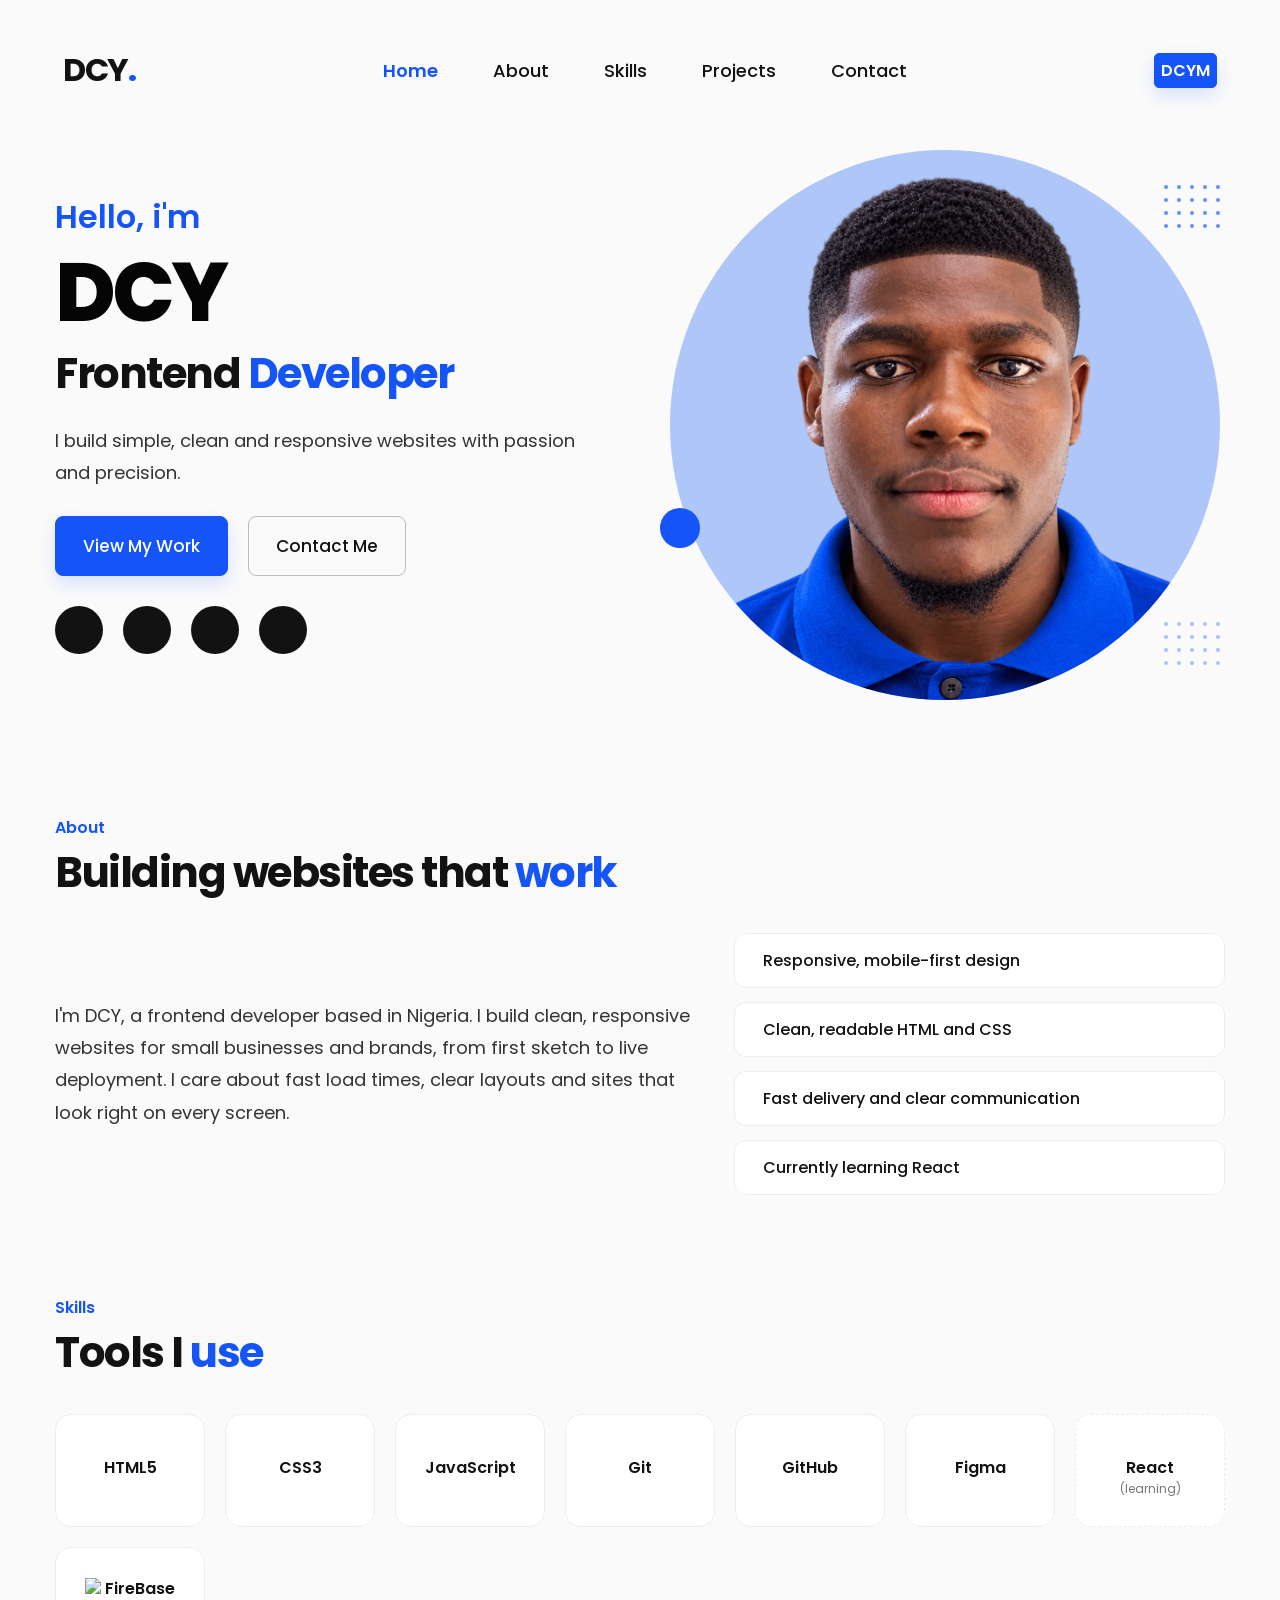
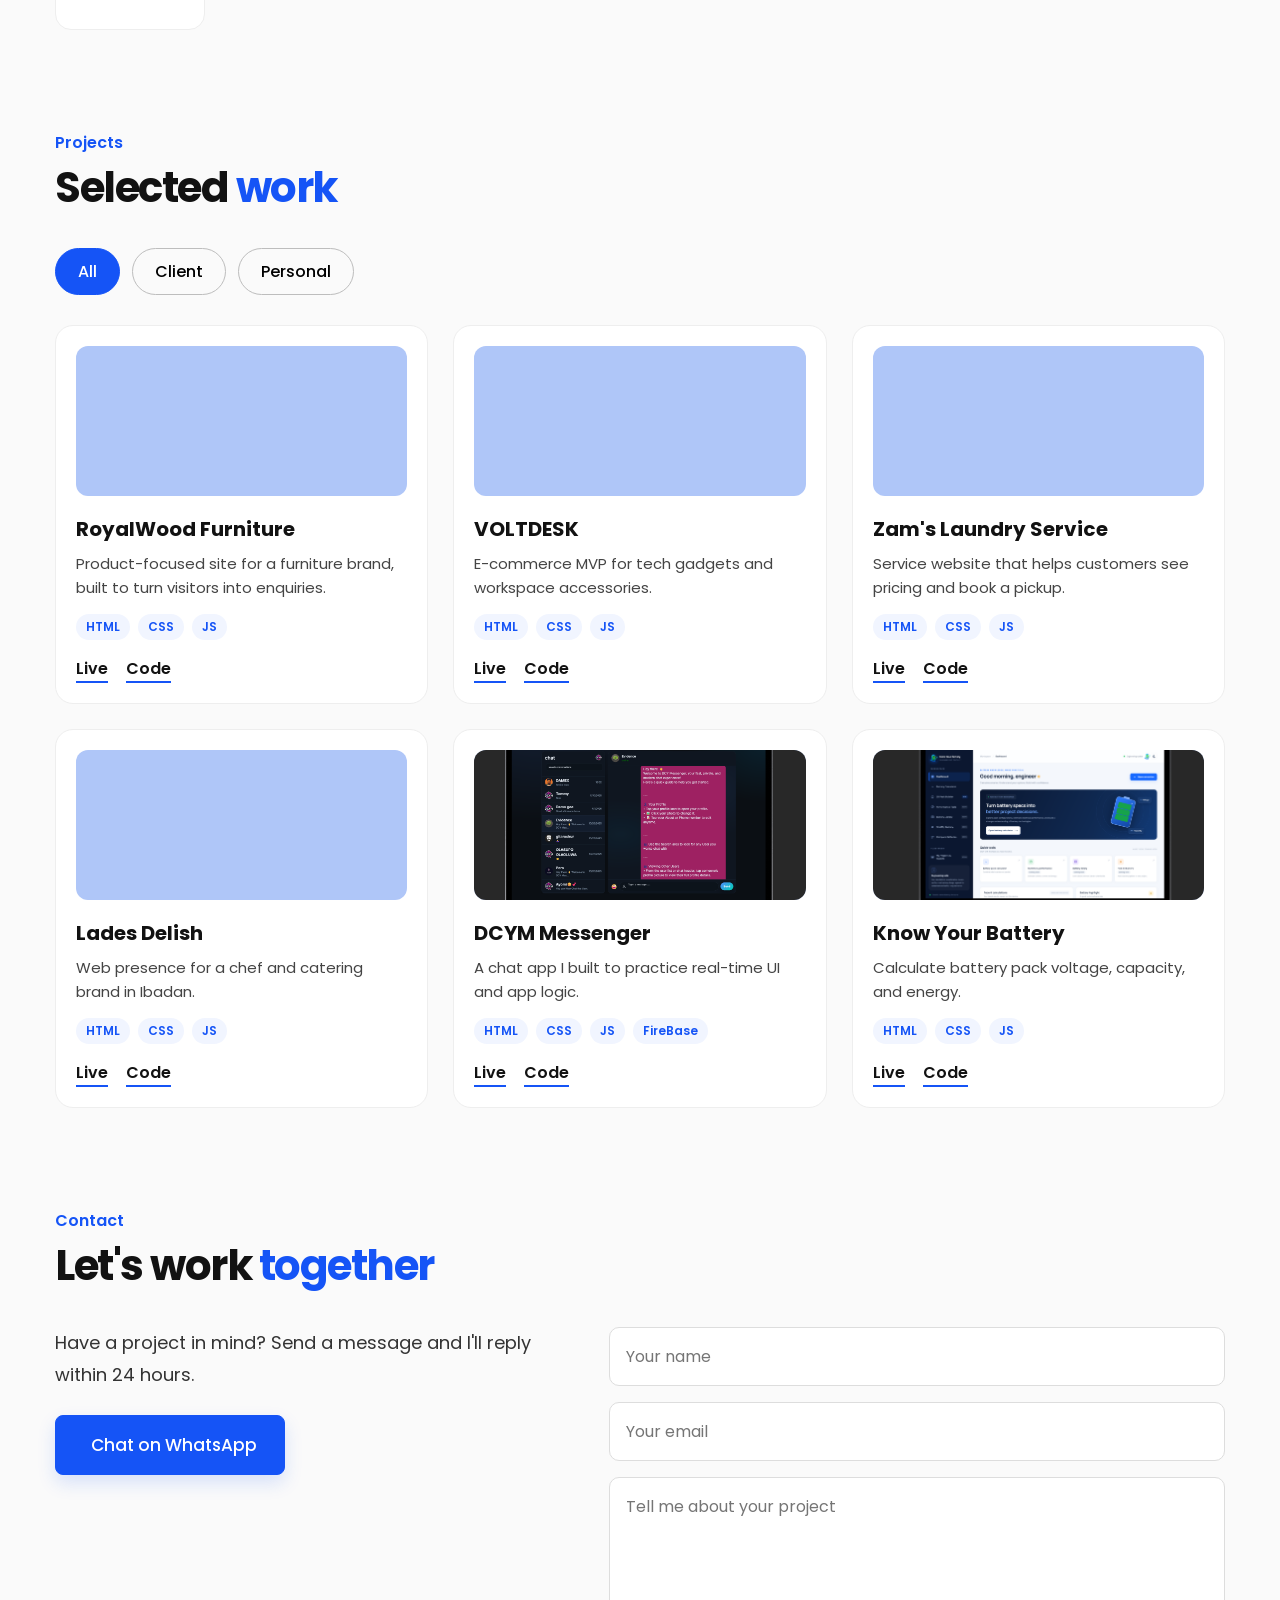
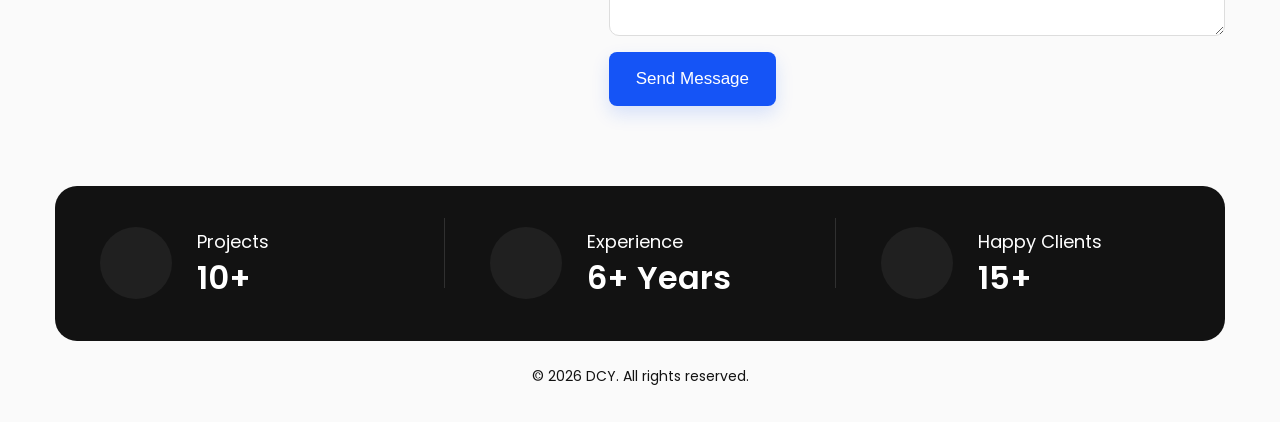
==== index.html @ 4b97ae87 "Implement feature enhancements and optimizations across the codebase" ====
<!doctype html>
<html lang="en">
  <head>
    <meta charset="UTF-8" />
    <meta name="viewport" content="width=device-width, initial-scale=1.0" />
    <title>DCY PORTFOLIO | Frontend Developer</title>
    <meta
      name="description"
      content="DCY is a web developer based in Ibadan, Nigeria, building modern, responsive websites and web applications. Explore projects and get in touch."
    />
    <meta name="robots" content="index, follow" />
    <link rel="canonical" href="https://dcyportfolio.netlify.app/" />
    <meta
      name="google-site-verification"
      content="YYkU41xMhobk158dV67632Nj5gljDpt264n9NQN4rX0"
    />

    <meta property="og:type" content="website" />
    <meta
      property="og:title"
      content="DCY — Web Developer in Ibadan, Nigeria"
    />
    <meta
      property="og:description"
      content="Explore the portfolio of DCY, a web developer in Ibadan, Nigeria, creating modern, responsive websites and web applications."
    />
    <meta property="og:url" content="https://dcyportfolio.netlify.app/" />
    <meta property="og:site_name" content="DCY Portfolio" />

    <!-- Google Font -->
    <link rel="preconnect" href="https://fonts.googleapis.com" />

    <link rel="preconnect" href="https://fonts.gstatic.com" crossorigin />

    <link
      href="https://fonts.googleapis.com/css2?family=Poppins:wght@400;500;600;700;800&display=swap"
      rel="stylesheet"
    />

    <!-- Font Awesome -->
    <link
      rel="stylesheet"
      href="https://cdnjs.cloudflare.com/ajax/libs/font-awesome/7.3.1/css/all.min.css"
      integrity="sha512-QeR2VH+lsBE5LSAe1Q5EnTBbe7XTBubt8dG93Y7gidSgdMCr8nVqKcfKAMyN96SV8KDbZVTDXChatu5G2KQGzg=="
      crossorigin="anonymous"
      referrerpolicy="no-referrer"
    />

    <!-- Favicon -->
    <link rel="icon" type="image/png" href="images/DCY%20Avater.png" />
    <link rel="apple-touch-icon" href="images/DCY%20Avater.png" />

    <link rel="stylesheet" href="style.css" />
  </head>
  <body>
    <!-- ================= NAVBAR ================= -->

    <header class="navbar">
      <div>
        <a href="#home" class="logo">DCY<span>.</span></a>
      </div>

      <nav class="nav-menu" id="navMenu">
        <a href="#home" class="active">Home</a>
        <a href="#about">About</a>
        <a href="#skills">Skills</a>
        <a href="#projects">Projects</a>
        <a href="#contact">Contact</a>
      </nav>

      <a
        href="https://dcym.netlify.app"
        class="dcym primary-btn"
        title="check out my DCY Messanger App."
        target="_blank"
        >DCYM
        <i class="fa-regular fa-comment-dots"></i>
      </a>

      <button class="hamburger" id="hamburger" aria-label="Toggle menu">
        <span></span>
        <span></span>
        <span></span>
      </button>
    </header>

    <!-- ================= HERO ================= -->

    <section class="hero" id="home">
      <div class="hero-content">
        <p class="hello">Hello, i'm</p>
        <h1>DCY</h1>
        <h2>
          Frontend
          <span>Developer</span>
        </h2>
        <p class="description">
          I build simple, clean and responsive websites with passion and
          precision.
        </p>

        <div class="buttons">
          <a href="#projects" class="btn primary-btn">View My Work</a>
          <a href="#contact" class="btn secondary-btn">Contact Me</a>
        </div>

        <div class="social-icons">
          <a
            href="https://www.tiktok.com/@dc_youtube1"
            aria-label="TikTok"
            target="_blank"
          >
            <i class="fa-brands fa-tiktok"></i>
          </a>

          <a
            href="https://www.linkedin.com/in/dc-y-1930b4281"
            target="_blank"
            aria-label="LinkedIn"
          >
            <i class="fa-brands fa-linkedin-in"></i>
          </a>

          <a
            href="https://mail.google.com/mail/?view=cm&fs=1&to=damexcodeyoruba@gmail.com&su=Project%20Inquiry&body=Hi%2C%20I%20saw%20your%20website"
            aria-label="Email"
            target="_blank"
          >
            <i class="fa-regular fa-envelope"></i>
          </a>
          <a
            href="https://www.youtube.com/@DC_YouTube2001"
            aria-label="YouTube"
            target="_blank"
          >
            <i class="fa-brands fa-youtube"></i>
          </a>
        </div>
      </div>

      <div class="hero-image-area">
        <div class="dots dots-top">
          <span></span>
          <span></span>
          <span></span>
          <span></span>
          <span></span>

          <span></span>
          <span></span>
          <span></span>
          <span></span>
          <span></span>

          <span></span>
          <span></span>
          <span></span>
          <span></span>
          <span></span>

          <span></span>
          <span></span>
          <span></span>
          <span></span>
          <span></span>
        </div>

        <div class="image-wrapper">
          <div class="blue-circle"></div>
          <img src="images/DCY Avater.png" alt="DCY Frontend Developer" />
          <div class="blue-dot"></div>
        </div>

        <div class="dots dots-bottom">
          <span></span>
          <span></span>
          <span></span>
          <span></span>
          <span></span>

          <span></span>
          <span></span>
          <span></span>
          <span></span>
          <span></span>

          <span></span>
          <span></span>
          <span></span>
          <span></span>
          <span></span>

          <span></span>
          <span></span>
          <span></span>
          <span></span>
          <span></span>
        </div>
      </div>
    </section>

    <!-- ================= ABOUT ================= -->
    <section class="section" id="about">
      <p class="section-tag">About</p>
      <h2 class="section-title">Building websites that <span>work</span></h2>
      <div class="about-grid">
        <p>
          I'm DCY, a frontend developer based in Nigeria. I build clean,
          responsive websites for small businesses and brands, from first sketch
          to live deployment. I care about fast load times, clear layouts and
          sites that look right on every screen.
        </p>
        <ul class="about-points">
          <li>
            <i class="fa-solid fa-check"></i> Responsive, mobile-first design
          </li>
          <li>
            <i class="fa-solid fa-check"></i> Clean, readable HTML and CSS
          </li>
          <li>
            <i class="fa-solid fa-check"></i> Fast delivery and clear
            communication
          </li>
          <li><i class="fa-solid fa-check"></i> Currently learning React</li>
        </ul>
      </div>
    </section>

    <!-- ================= SKILLS ================= -->
    <section class="section" id="skills">
      <p class="section-tag">Skills</p>
      <h2 class="section-title">Tools I <span>use</span></h2>
      <div class="skills-grid">
        <div class="skill-card">
          <i class="fa-brands fa-html5"></i><span>HTML5</span>
        </div>
        <div class="skill-card">
          <i class="fa-brands fa-css3-alt"></i><span>CSS3</span>
        </div>
        <div class="skill-card">
          <i class="fa-brands fa-js"></i><span>JavaScript</span>
        </div>
        <div class="skill-card">
          <i class="fa-brands fa-git-alt"></i><span>Git</span>
        </div>
        <div class="skill-card">
          <i class="fa-brands fa-github"></i><span>GitHub</span>
        </div>
        <div class="skill-card">
          <i class="fa-brands fa-figma"></i><span>Figma</span>
        </div>
        <div class="skill-card learning">
          <i class="fa-brands fa-react"></i
          ><span>React <small>(learning)</small></span>
        </div>
        <div class="skill-card">
          <img
            src="https://www.gstatic.com/mobilesdk/240501_mobilesdk/firebase_28dp.png"
          />
          <span>FireBase</span>
        </div>
      </div>
    </section>

    <!-- ================= PROJECTS ================= -->
    <section class="section" id="projects">
      <p class="section-tag">Projects</p>
      <h2 class="section-title">Selected <span>work</span></h2>
      <div class="filters">
        <button class="filter-btn active" data-filter="all">All</button>
        <button class="filter-btn" data-filter="client">Client</button>
        <button class="filter-btn" data-filter="personal">Personal</button>
      </div>
      <div class="projects-grid">
        <article class="project-card" data-category="client">
          <div class="project-thumb">
            <i class="fa-solid fa-couch"></i>
            <img
              src="images/royalwood.webp"
              alt="RoyalWood Furniture website preview"
              loading="lazy"
              onerror="this.remove()"
            />
          </div>
          <h3>RoyalWood Furniture</h3>
          <p>
            Product-focused site for a furniture brand, built to turn visitors
            into enquiries.
          </p>
          <div class="tags">
            <span>HTML</span><span>CSS</span><span>JS</span>
          </div>
          <div class="project-links">
            <a href="#" target="_blank">Live</a>
            <a href="#" target="_blank">Code</a>
          </div>
        </article>

        <article class="project-card" data-category="client">
          <div class="project-thumb">
            <i class="fa-solid fa-bolt"></i>
            <img
              src="images/voltdesk.webp"
              alt="VOLTDESK website preview"
              loading="lazy"
              onerror="this.remove()"
            />
          </div>
          <h3>VOLTDESK</h3>
          <p>E-commerce MVP for tech gadgets and workspace accessories.</p>
          <div class="tags">
            <span>HTML</span><span>CSS</span><span>JS</span>
          </div>
          <div class="project-links">
            <a href="#" target="_blank">Live</a>
            <a href="#" target="_blank">Code</a>
          </div>
        </article>

        <article class="project-card" data-category="client">
          <div class="project-thumb">
            <i class="fa-solid fa-shirt"></i>
            <img
              src="images/zams-laundry.webp"
              alt="Zam's Laundry Service website preview"
              loading="lazy"
              onerror="this.remove()"
            />
          </div>
          <h3>Zam's Laundry Service</h3>
          <p>
            Service website that helps customers see pricing and book a pickup.
          </p>
          <div class="tags">
            <span>HTML</span><span>CSS</span><span>JS</span>
          </div>
          <div class="project-links">
            <a href="#" target="_blank">Live</a>
            <a href="#" target="_blank">Code</a>
          </div>
        </article>

        <article class="project-card" data-category="client">
          <div class="project-thumb">
            <i class="fa-solid fa-utensils"></i>
            <img
              src="images/lades-delish.webp"
              alt="Lades Delish website preview"
              loading="lazy"
              onerror="this.remove()"
            />
          </div>
          <h3>Lades Delish</h3>
          <p>Web presence for a chef and catering brand in Ibadan.</p>
          <div class="tags">
            <span>HTML</span><span>CSS</span><span>JS</span>
          </div>
          <div class="project-links">
            <a href="#" target="_blank">Live</a>
            <a href="#" target="_blank">Code</a>
          </div>
        </article>

        <article class="project-card" data-category="personal">
          <div class="project-thumb">
            <i class="fa-regular fa-comment-dots"></i>
            <img
              src="images/dcym.png"
              alt="DCYM Messenger website preview"
              loading="lazy"
              onerror="this.remove()"
            />
          </div>
          <h3>DCYM Messenger</h3>
          <p>A chat app I built to practice real-time UI and app logic.</p>
          <div class="tags">
            <span>HTML</span><span>CSS</span><span>JS</span><span>FireBase</span>
          </div>
          <div class="project-links">
            <a href="https://dcym.netlify.app" target="_blank">Live</a>
            <a href="https://github.com/Damex-web" target="_blank">Code</a>
          </div>
        </article>

        <article class="project-card" data-category="personal">
          <div class="project-thumb">
            <i class="fa-solid fa-battery"></i>
            <img
              src="images/knowyourbattery.png"
              alt="PROJECT NAME website preview"
              loading="lazy"
              onerror="this.remove()"
            />
          </div>
          <h3>Know Your Battery</h3>
          <p>Calculate battery pack voltage, capacity, and energy.</p>
          <div class="tags">
            <span>HTML</span><span>CSS</span><span>JS</span>
          </div>
          <div class="project-links">
            <a href="https://knowyourbattery.netlify.app" target="_blank"
              >Live</a
            >
            <a
              href="https://github.com/Damex-web/know-your-battery"
              target="_blank"
              >Code</a
            >
          </div>
        </article>
      </div>
    </section>

    <!-- ================= CONTACT ================= -->
    <section class="section" id="contact">
      <p class="section-tag">Contact</p>
      <h2 class="section-title">Let's work <span>together</span></h2>
      <div class="contact-grid">
        <div class="contact-info">
          <p>
            Have a project in mind? Send a message and I'll reply within 24
            hours.
          </p>
          <a
            class="btn primary-btn"
            target="_blank"
            href="https://wa.me/2347054543604?text=Hi%20I%20came%20from%20your%20website"
            ><i class="fa-brands fa-whatsapp"></i>&nbsp; Chat on WhatsApp</a
          >
        </div>
        <form
          class="contact-form"
          name="contact"
          method="POST"
          data-netlify="true"
        >
          <input type="hidden" name="form-name" value="contact" />
          <input type="text" name="name" placeholder="Your name" required />
          <input type="email" name="email" placeholder="Your email" required />
          <textarea
            name="message"
            rows="5"
            placeholder="Tell me about your project"
            required
          ></textarea>
          <button type="submit" class="btn primary-btn">Send Message</button>
        </form>
      </div>
    </section>

    <!-- ================= STATISTICS ================= -->

    <section class="statistics">
      <div class="stat-item">
        <div class="stat-icon">
          <i class="fa-solid fa-code"></i>
        </div>
        <div class="stat-text">
          <p>Projects</p>
          <h3>10+</h3>
        </div>
      </div>

      <div class="divider"></div>

      <div class="stat-item">
        <div class="stat-icon">
          <i class="fa-solid fa-rocket"></i>
        </div>
        <div class="stat-text">
          <p>Experience</p>
          <h3>6+ Years</h3>
        </div>
      </div>

      <div class="divider"></div>

      <div class="stat-item">
        <div class="stat-icon">
          <i class="fa-solid fa-user"></i>
        </div>
        <div class="stat-text">
          <p>Happy Clients</p>
          <h3>15+</h3>
        </div>
      </div>
    </section>

    <!-- ================= FOOTER ================= -->

    <footer>
      <p>&copy; 2026 DCY. All rights reserved.</p>
    </footer>

    <script src="script.js"></script>
  </body>
</html>
---- style.css ----
* {
  margin: 0;
  padding: 0;
  box-sizing: border-box;
}

html {
  scroll-behavior: smooth;
}

body {
  position: relative;
  font-family: "Poppins", sans-serif;
  min-height: 100vh;
  color: #121212;
  width: 100%;
  max-width: 1300px;
  margin: 0 auto;
  background: #fafafa;
  padding: 35px 55px;
}

/* ============ NAVBAR =========== */

.navbar {
  position: sticky;
  top: 0;
  z-index: 1000;
  background: rgba(250, 250, 250, 0.92);
  backdrop-filter: blur(8px);
  transition: box-shadow 0.3s ease;
  width: 100%;
  height: 70px;
  display: flex;
  align-items: center;
  justify-content: space-between;
  padding: 8px;
}

/* LOGO */
.logo {
  text-decoration: none;
  color: #121212;
  font-size: 32px;
  font-weight: 700;
  letter-spacing: -1.5px;
}
.logo span {
  color: #1554f6;
}

/* NAVIGATION */
.nav-menu {
  display: flex;
  align-items: center;
  gap: 55px;
}
.nav-menu a {
  position: relative;
  text-decoration: none;
  color: #121212;
  font-size: 18px;
  font-weight: 500;
  transition: all 0.3s ease;
}
.nav-menu a:hover {
  color: #1554f6;
  transform: translateY(-2px);
}
.nav-menu a.active {
  color: #1554f6;
  font-weight: 600;
}
.dcym {
  padding: 4px 6px;
  border-radius: 5px;
  text-decoration: none;
  font-weight: 600;
  transition: 0.3s ease;
}

.hamburger {
  display: none;
  width: 46px;
  height: 46px;
  padding: 0;
  border: 1px solid #e0e0e0;
  border-radius: 10px;
  background-color: #ffffff;
  cursor: pointer;
  align-items: center;
  justify-content: center;
  flex-direction: column;
  gap: 5px;
  transition: 0.3s ease;
}
.hamburger:hover {
  border-color: #1554f6;
}
.hamburger span {
  display: block;
  width: 22px;
  height: 2px;
  background-color: #121212;
  border-radius: 10px;
  transition: 0.3s ease;
}

/* ============ HERO ============ */
.hero {
  width: 100%;
  display: flex;
  align-items: center;
  justify-content: space-between;
  gap: 50px;
  padding-top: 35px;
  padding-bottom: 25px;
}
/* HERO CONTENT */
.hero-content {
  width: 50%;
  position: relative;
  z-index: 2;
}
.hello {
  color: #1554f6;
  font-size: 32px;
  font-weight: 600;
  line-height: 1.3;
  margin-bottom: 15px;
}
.hero-content h1 {
  font-size: 82px;
  line-height: 1;
  font-weight: 800;
  letter-spacing: -4px;
  color: #050505;
  margin-bottom: 15px;
}
.hero-content h2 {
  font-size: 42px;
  line-height: 1.2;
  font-weight: 700;
  letter-spacing: -1.5px;
  margin-bottom: 25px;
}
.hero-content h2 span {
  color: #1554f6;
}
.description {
  max-width: 530px;
  color: #333333;
  font-size: 18px;
  font-weight: 400;
  line-height: 1.8;
  margin-bottom: 27px;
}

/* BUTTONS */
.buttons {
  display: flex;
  align-items: center;
  gap: 20px;
  margin-bottom: 30px;
}
.btn {
  display: inline-flex;
  align-items: center;
  justify-content: center;
  min-height: 54px;
  padding: 16px 27px;
  border-radius: 8px;
  text-decoration: none;
  font-size: 17px;
  font-weight: 500;
  cursor: pointer;
  transition: 0.3s ease;
}
.primary-btn {
  background-color: #1554f6;
  color: #ffffff;
  border: 1px solid #1554f6;
  box-shadow: 0 8px 18px rgba(21, 84, 246, 0.15);
}
.primary-btn:hover {
  background-color: #0d47d9;
  border-color: #0d47d9;
  transform: translateY(-2px);
}
.secondary-btn {
  background-color: transparent;
  color: #121212;
  border: 1px solid #bdbdbd;
}
.secondary-btn:hover {
  background-color: #121212;
  color: #ffffff;
  border-color: #121212;
  transform: translateY(-2px);
}

/* SOCIAL ICONS */
.social-icons {
  display: flex;
  align-items: center;
  gap: 20px;
}
.social-icons a {
  width: 48px;
  height: 48px;
  display: flex;
  align-items: center;
  justify-content: center;
  border-radius: 50%;
  background-color: #121212;
  color: #ffffff;
  text-decoration: none;
  font-size: 28px;
  transition: 0.3s ease;
}

.social-icons a:hover {
  background-color: #1554f6;
  transform: translateY(-4px);
}

/* HERO IMAGE AREA */
.hero-image-area {
  width: 50%;
  min-height: 570px;
  position: relative;
  display: flex;
  align-items: center;
  justify-content: center;
}
.image-wrapper {
  position: relative;
  width: 550px;
  height: 550px;
}
.blue-circle {
  position: absolute;
  width: 100%;
  height: 100%;
  background-color: #afc6f8;
  border-radius: 50%;
  left: 0;
  top: 0;
}
.image-wrapper img {
  position: absolute;
  width: 100%;
  height: 100%;
  top: 0;
  left: 0;
  object-fit: cover;
  border-radius: 50%;
  z-index: 2;
}
.blue-dot {
  position: absolute;
  width: 40px;
  height: 40px;
  background: #1554f6;
  border-radius: 50%;
  left: -10px;
  top: 65%;
  z-index: 5;
}
.dots {
  position: absolute;
  display: grid;
  grid-template-columns: repeat(5, 4px);
  gap: 9px;
  z-index: 5;
}
.dots span {
  width: 4px;
  height: 4px;
  border-radius: 50%;
  background-color: #1554f6;
  opacity: 0.65;
}
.dots-top {
  top: 45px;
  right: 5px;
}
.dots-bottom {
  bottom: 45px;
  right: 5px;
}
.dots-bottom span {
  opacity: 0.35;
}

/* ============ STATISTICS ============ */
.statistics {
  width: 100%;
  min-height: 155px;
  background-color: #121212;
  border-radius: 22px;
  padding: 32px 45px;
  display: flex;
  justify-content: space-between;
  color: #ffffff;
}
.stat-item {
  flex: 1;
  display: flex;
  align-items: center;
  gap: 25px;
}
.stat-icon {
  flex-shrink: 0;
  width: 72px;
  height: 72px;
  border-radius: 50%;
  background-color: #202020;
  display: flex;
  align-items: center;
  justify-content: center;
  font-size: 30px;
}
.stat-text p {
  font-size: 18px;
  font-weight: 400;
  line-height: 1.4;
  margin-bottom: 5px;
}
.stat-text h3 {
  font-size: 32px;
  font-weight: 600;
  line-height: 1.2;
}
.divider {
  width: 1px;
  height: 70px;
  background-color: #303030;
  margin: 0 45px;
}

/* ============ FOOTER ============ */
footer {
  text-align: center;
  padding-top: 25px;
  padding-bottom: 0;
}
footer p {
  font-size: 14px;
  font-weight: 400;
  color: #121212;
}

/* ============ RESPONSIVENESS ============ */
/* TABLET VIEW */
@media (max-width: 1100px) {
  body {
    padding: 30px 40px;
  }
  .nav-menu {
    gap: 30px;
  }
  .hero {
    gap: 20px;
  }
  .hero-content h1 {
    font-size: 72px;
  }
  .hero-content h2 {
    font-size: 34px;
  }
  .hello {
    font-size: 27px;
  }
  .image-wrapper {
    width: 440px;
    height: 440px;
  }
  .hero-image-area {
    min-height: 500px;
  }
  .statistics {
    padding: 30px;
  }
  .stat-item {
    gap: 15px;
  }
  .divider {
    margin: 0 20px;
  }
}

/* MOBILE VIEW */
@media (max-width: 768px) {
  body {
    min-height: 100vh;
    padding: 25px 22px;
  }
  .navbar {
    height: auto;
    gap: 25px;
  }
  .logo {
    font-size: 30px;
  }
  .hamburger {
    display: flex;
  }
  .nav-menu {
    position: absolute;
    top: 74px;
    left: 0;
    right: 0;
    width: 100%;
    display: flex;
    flex-direction: column;
    align-items: stretch;
    gap: 0;
    padding: 10px;
    background-color: #ffffff;
    border-radius: 16px;
    border: 1px solid #eeeeee;
    box-shadow: 0 15px 40px rgba(0, 0, 0, 0.1);
    opacity: 0;
    visibility: hidden;
    transform: translateY(-10px);
    pointer-events: none;
    transition: all 0.25s ease;
    z-index: 999;
  }
  .nav-menu.active {
    opacity: 1;
    visibility: visible;
    transform: translateY(0);
    pointer-events: auto;
  }
  .nav-menu a {
    font-size: 15px;
    width: 100%;
    padding: 14px 16px;
    border-radius: 10px;
    font-size: 16px;
    font-weight: 500;
  }
  .nav-menu a:hover {
    background: #f1f5ff;
    color: #1554f6;
  }
  .nav-menu a.active {
    background: #f1f5ff;
    color: #1554f6;
  }

  /* HAMBURGER → X ANIMATION */
  .hamburger.active span:nth-child(1) {
    transform: translateY(7px) rotate(45deg);
  }
  .hamburger.active span:nth-child(2) {
    opacity: 0;
  }
  .hamburger.active span:nth-child(3) {
    transform: translateY(-7px) rotate(-45deg);
  }

  .hero {
    flex-direction: column;
    text-align: center;
    padding-top: 50px;
    min-height: auto;
  }
  .hero-content {
    width: 100%;
  }
  .hello {
    font-size: 25px;
  }
  .hero-content h1 {
    font-size: 65px;
    letter-spacing: -3px;
  }
  .hero-content h2 {
    font-size: 30px;
    letter-spacing: -1px;
  }
  .description {
    font-size: 16px;
    line-height: 1.7;
    max-width: 500px;
    margin-left: auto;
    margin-right: auto;
  }
  .buttons {
    justify-content: center;
    flex-wrap: wrap;
  }
  .btn {
    padding: 14px 22px;
    font-size: 15px;
  }
  .social-icons {
    justify-content: center;
  }
  .hero-image-area {
    width: 100%;
    min-height: 600px;
    margin-top: 20px;
  }
  .image-wrapper {
    width: 350px;
    height: 350px;
  }
  .blue-dot {
    width: 32px;
    height: 32px;
    left: -5px;
  }
  .dots-top {
    top: 5px;
    right: 0;
  }
  .dots-bottom {
    bottom: 0px;
    right: 0;
  }

  .statistics {
    flex-direction: column;
    min-height: auto;
    gap: 20px;
    padding: 30px 25px;
  }
  .stat-item {
    width: 100%;
    justify-content: flex-start;
  }
  .divider {
    width: 80%;
    height: 1px;
    margin: 0;
  }

  footer {
    padding-top: 25px;
  }
}

/* SMALLER MOBILE VIEW */
@media (max-width: 480px) {
  body {
    padding: 22px 18px;
  }
  .nav-menu {
    gap: 12px 17px;
  }
  .nav-menu a {
    font-size: 14px;
  }
  .hero {
    padding-top: 40px;
  }
  .hello {
    font-size: 22px;
  }
  .hero-content h1 {
    font-size: 52px;
  }
  .hero-content h2 {
    font-size: 25px;
  }
  .description {
    font-size: 15px;
  }
  .buttons {
    flex-direction: column;
    width: 100%;
  }
  .btn {
    width: 100%;
    max-width: 250px;
  }
  .image-wrapper {
    width: 290px;
    height: 290px;
  }
  .hero-image-area {
    min-height: 320px;
  }
  .stat-icon {
    width: 60px;
    height: 60px;
    font-size: 24px;
  }
  .stat-text p {
    font-size: 15px;
  }
  .stat-text h3 {
    font-size: 25px;
  }
  footer p {
    font-size: 12px;
  }
}

/* ============ SECTIONS ============ */
.section {
  padding: 80px 0 20px;
  scroll-margin-top: 90px;
}
.section-tag {
  color: #1554f6;
  font-weight: 600;
  font-size: 16px;
  margin-bottom: 8px;
}
.section-title {
  font-size: 42px;
  font-weight: 700;
  letter-spacing: -1.5px;
  line-height: 1.2;
  margin-bottom: 35px;
}
.section-title span {
  color: #1554f6;
}

/* ABOUT */
.about-grid {
  display: grid;
  grid-template-columns: 1.3fr 1fr;
  gap: 40px;
  align-items: center;
}
.about-grid p {
  font-size: 18px;
  line-height: 1.8;
  color: #333;
}
.about-points {
  list-style: none;
  display: grid;
  gap: 14px;
}
.about-points li {
  background: #fff;
  border: 1px solid #eee;
  border-radius: 12px;
  padding: 14px 18px;
  font-weight: 500;
}
.about-points i {
  color: #1554f6;
  margin-right: 10px;
}

/* SKILLS */
.skills-grid {
  display: grid;
  grid-template-columns: repeat(auto-fit, minmax(140px, 1fr));
  gap: 20px;
}
.skill-card {
  background: #fff;
  border: 1px solid #eee;
  border-radius: 16px;
  padding: 28px 16px;
  text-align: center;
  transition: 0.3s ease;
}
.skill-card:hover {
  transform: translateY(-5px);
  border-color: #1554f6;
  box-shadow: 0 10px 25px rgba(21, 84, 246, 0.12);
}
.skill-card i {
  display: block;
  font-size: 38px;
  color: #1554f6;
  margin-bottom: 12px;
}
.skill-card span {
  font-weight: 600;
}
.skill-card small {
  display: block;
  font-weight: 400;
  font-size: 12px;
  color: #777;
}
.skill-card.learning {
  border-style: dashed;
}

/* PROJECTS */
.filters {
  display: flex;
  gap: 12px;
  flex-wrap: wrap;
  margin-bottom: 30px;
}
.filter-btn {
  padding: 10px 22px;
  border-radius: 30px;
  border: 1px solid #bdbdbd;
  background: transparent;
  font: inherit;
  font-weight: 500;
  cursor: pointer;
  transition: 0.3s ease;
}
.filter-btn:hover,
.filter-btn.active {
  background: #1554f6;
  border-color: #1554f6;
  color: #fff;
}
.projects-grid {
  display: grid;
  grid-template-columns: repeat(auto-fill, minmax(280px, 1fr));
  gap: 25px;
}
.project-card {
  background: #fff;
  border: 1px solid #eee;
  border-radius: 18px;
  padding: 20px;
  transition: 0.3s ease;
}
.project-card:hover {
  transform: translateY(-5px);
  box-shadow: 0 15px 35px rgba(0, 0, 0, 0.08);
}
.project-card.hide {
  display: none;
}
.project-thumb {
  height: 150px;
  border-radius: 12px;
  background: #afc6f8;
  display: flex;
  align-items: center;
  justify-content: center;
  font-size: 48px;
  color: #1554f6;
  margin-bottom: 18px;
}
.project-card h3 {
  font-size: 20px;
  margin-bottom: 8px;
}
.project-card p {
  color: #444;
  line-height: 1.6;
  font-size: 15px;
  margin-bottom: 14px;
}
.tags {
  display: flex;
  gap: 8px;
  flex-wrap: wrap;
  margin-bottom: 16px;
}
.tags span {
  font-size: 12px;
  font-weight: 600;
  background: #f1f5ff;
  color: #1554f6;
  padding: 4px 10px;
  border-radius: 20px;
}
.project-links {
  display: flex;
  gap: 18px;
}
.project-links a {
  color: #121212;
  font-weight: 600;
  text-decoration: none;
  border-bottom: 2px solid #1554f6;
}
.project-links a:hover {
  color: #1554f6;
}

/* CONTACT */
.contact-grid {
  display: grid;
  grid-template-columns: 1fr 1.2fr;
  gap: 40px;
  align-items: start;
}
.contact-info p {
  font-size: 18px;
  line-height: 1.8;
  color: #333;
  margin-bottom: 24px;
}
.contact-form {
  display: grid;
  gap: 16px;
}
.contact-form input,
.contact-form textarea {
  width: 100%;
  padding: 16px;
  border: 1px solid #ddd;
  border-radius: 10px;
  font: inherit;
  background: #fff;
}
.contact-form input:focus,
.contact-form textarea:focus {
  outline: none;
  border-color: #1554f6;
}
.contact-form .btn {
  border: none;
  justify-self: start;
}

.statistics {
  margin-top: 60px;
}
a:focus-visible,
button:focus-visible {
  outline: 3px solid #1554f6;
  outline-offset: 3px;
}
@media (prefers-reduced-motion: reduce) {
  * {
    transition: none !important;
  }
  html {
    scroll-behavior: auto;
  }
}

@media (max-width: 768px) {
  .section {
    padding-top: 60px;
  }
  .section-title {
    font-size: 32px;
  }
  .about-grid,
  .contact-grid {
    grid-template-columns: 1fr;
  }
}

.navbar.scrolled {
  box-shadow: 0 6px 18px rgba(0, 0, 0, 0.08);
}

.project-thumb {
  position: relative;
  overflow: hidden;
}
.project-thumb img {
  position: absolute;
  inset: 0;
  width: 100%;
  height: 100%;
  object-fit: cover;
}
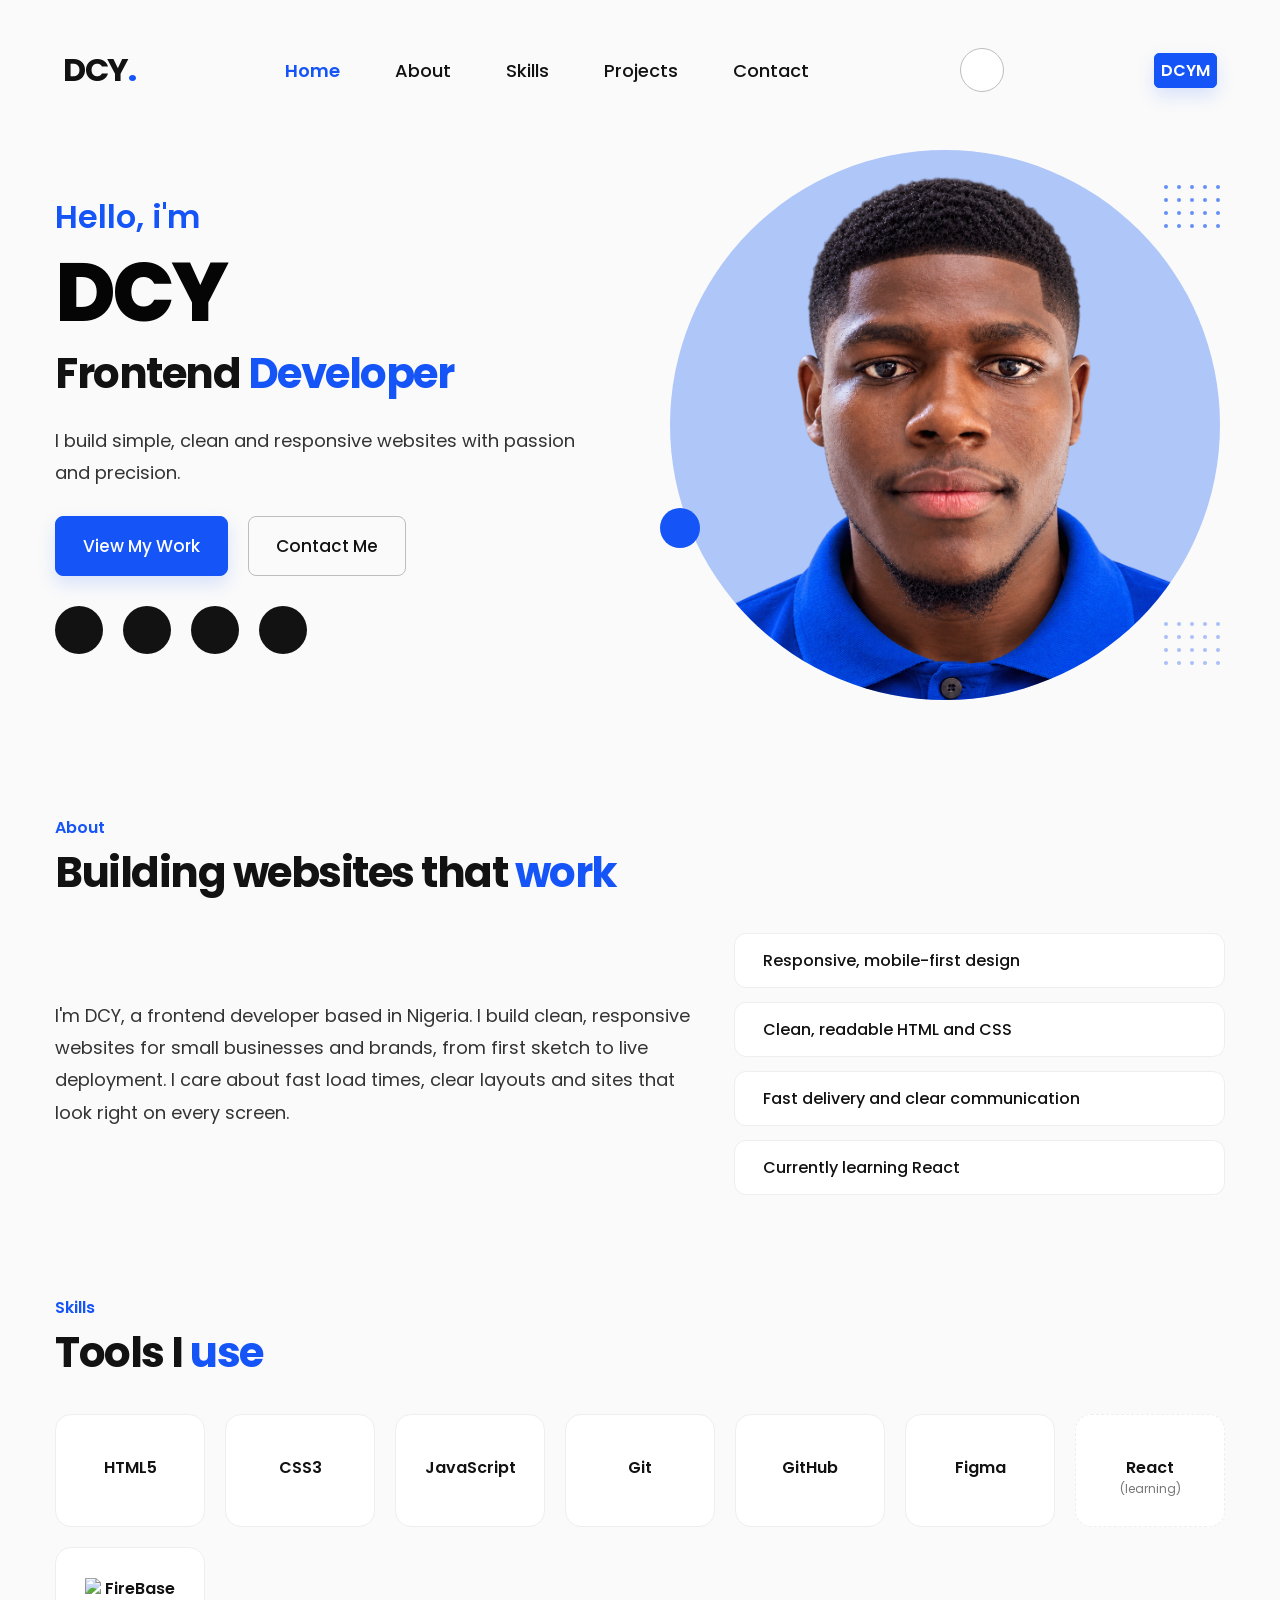
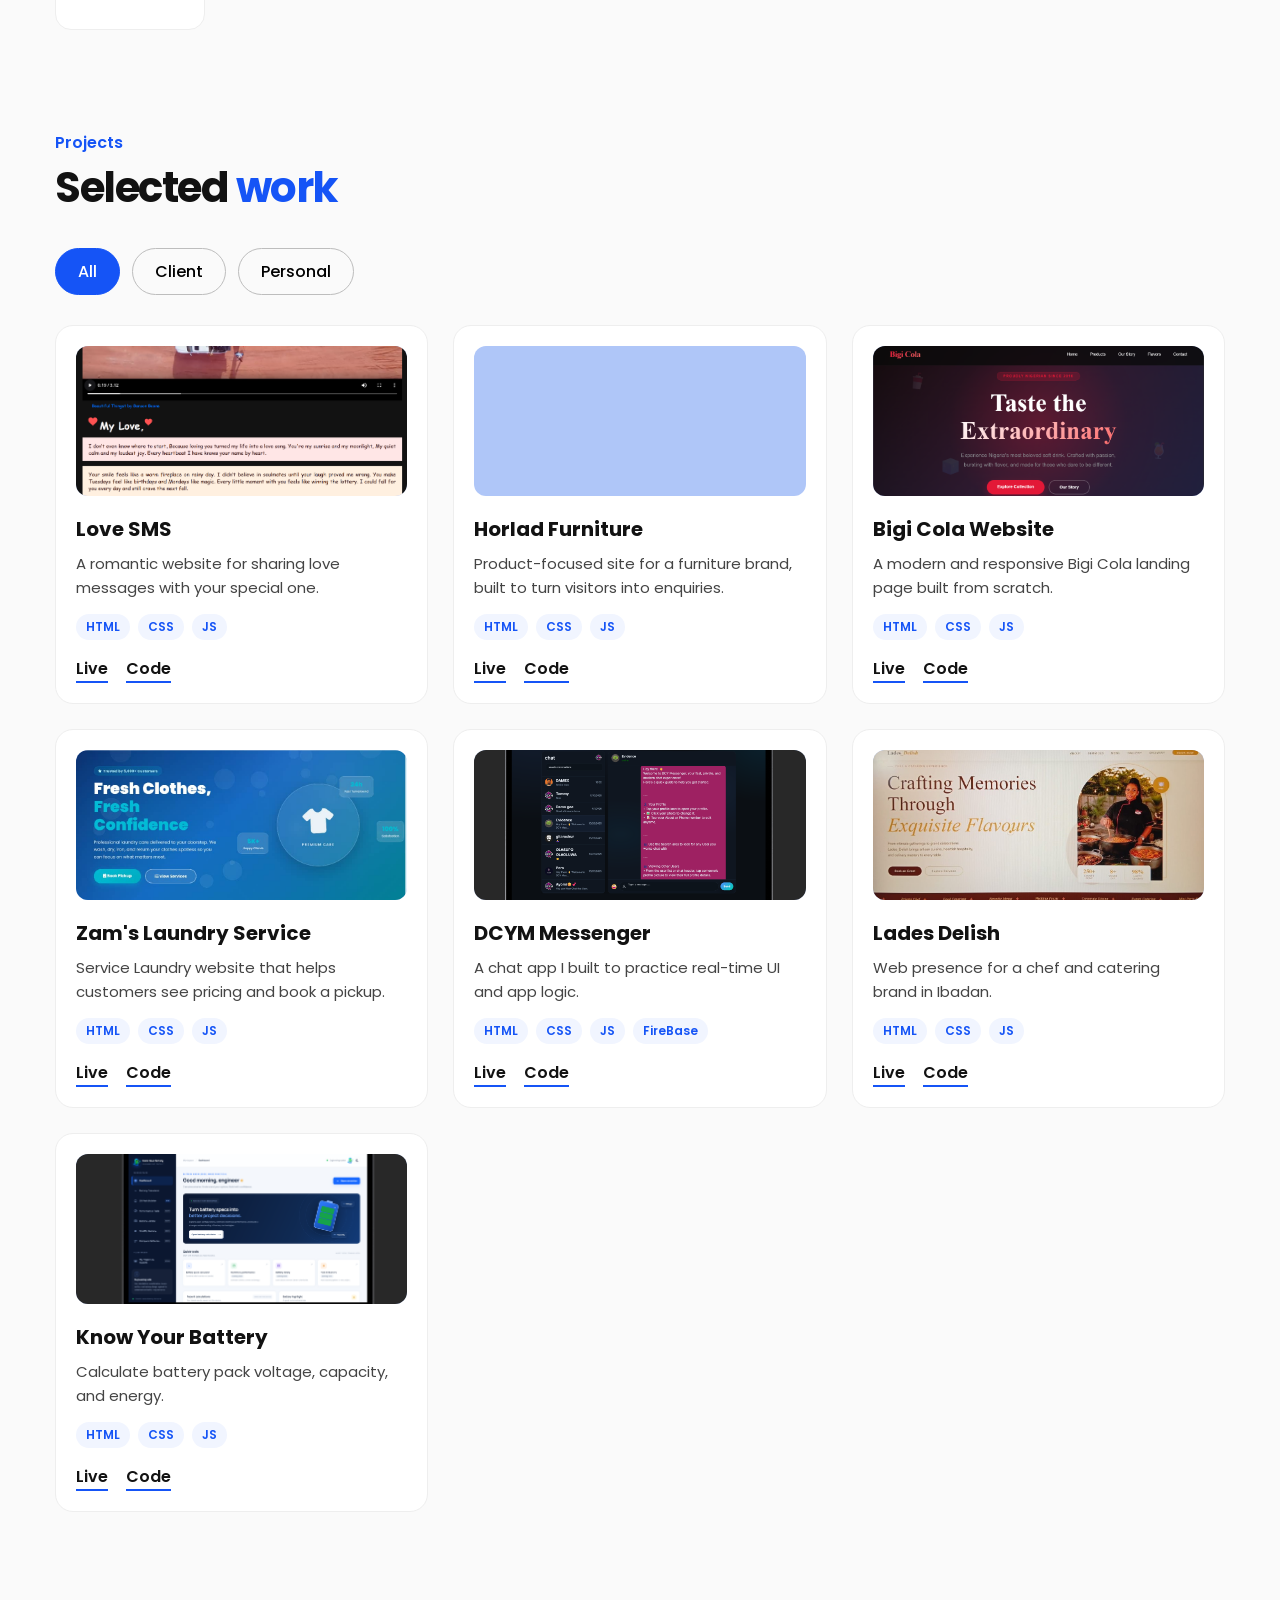
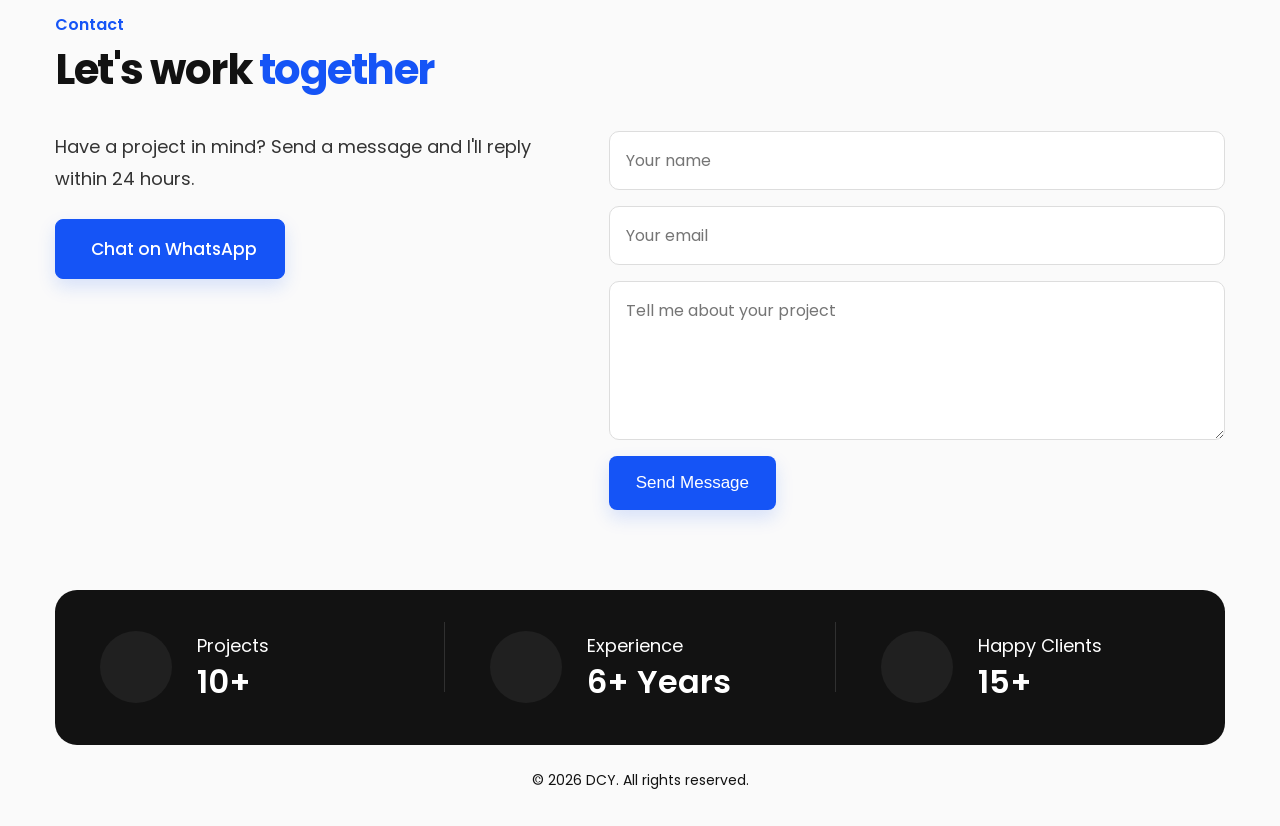
==== commit 0f4224cf: "Refactor code structure for improved readability and maintainability" ====
--- a/index.html
+++ b/index.html
@@ -26,6 +26,17 @@
     />
     <meta property="og:url" content="https://dcyportfolio.netlify.app/" />
     <meta property="og:site_name" content="DCY Portfolio" />
+    <meta
+      property="og:image"
+      content="https://dcyportfolio.netlify.app/images/DCY%20Avater.png"
+    />
+    <meta property="og:image:alt" content="DCY portfolio avatar" />
+    <meta name="twitter:card" content="summary_large_image" />
+    <meta
+      name="twitter:image"
+      content="https://dcyportfolio.netlify.app/images/DCY%20Avater.png"
+    />
+    <meta name="twitter:image:alt" content="DCY portfolio avatar" />
 
     <!-- Google Font -->
     <link rel="preconnect" href="https://fonts.googleapis.com" />
@@ -67,6 +78,18 @@
         <a href="#projects">Projects</a>
         <a href="#contact">Contact</a>
       </nav>
+
+      <button
+        class="theme-toggle"
+        id="themeToggle"
+        type="button"
+        aria-label="Switch to dark theme"
+        aria-pressed="false"
+        title="Switch to dark theme"
+      >
+        <i class="fa-solid fa-moon" aria-hidden="true"></i>
+        <i class="fa-solid fa-sun" aria-hidden="true"></i>
+      </button>
 
       <a
         href="https://dcym.netlify.app"
@@ -271,18 +294,41 @@
         <button class="filter-btn" data-filter="client">Client</button>
         <button class="filter-btn" data-filter="personal">Personal</button>
       </div>
+
       <div class="projects-grid">
-        <article class="project-card" data-category="client">
-          <div class="project-thumb">
-            <i class="fa-solid fa-couch"></i>
+
+        <article class="project-card" data-category="personal">
+          <div class="project-thumb">
+            <i class="fa-solid fa-comments"></i>
             <img
-              src="images/royalwood.webp"
-              alt="RoyalWood Furniture website preview"
+              src="images/lovesms.png"
+              alt="Love SMS website preview"
               loading="lazy"
               onerror="this.remove()"
             />
           </div>
-          <h3>RoyalWood Furniture</h3>
+          <h3>Love SMS</h3>
+          <p>A romantic website for sharing love messages with your special one.</p>
+          <div class="tags">
+            <span>HTML</span><span>CSS</span><span>JS</span>
+          </div>
+          <div class="project-links">
+            <a href="#" target="_blank">Live</a>
+            <a href="https://github.com/Damex-web/Love-SMS" target="_blank">Code</a>
+          </div>
+        </article>
+
+        <article class="project-card" data-category="client">
+          <div class="project-thumb">
+            <i class="fa-solid fa-couch"></i>
+            <img
+              src="images/horlad.webp"
+              alt="Horlad Furniture website preview"
+              loading="lazy"
+              onerror="this.remove()"
+            />
+          </div>
+          <h3>Horlad Furniture</h3>
           <p>
             Product-focused site for a furniture brand, built to turn visitors
             into enquiries.
@@ -296,32 +342,40 @@
           </div>
         </article>
 
+        <!-- add live link later -->
         <article class="project-card" data-category="client">
           <div class="project-thumb">
-            <i class="fa-solid fa-bolt"></i>
+            <i class="fa-solid fa-bottle-water"></i>
             <img
-              src="images/voltdesk.webp"
-              alt="VOLTDESK website preview"
+              src="images/bigicola.png"
+              alt="Bigi Cola website preview"
               loading="lazy"
               onerror="this.remove()"
             />
           </div>
-          <h3>VOLTDESK</h3>
-          <p>E-commerce MVP for tech gadgets and workspace accessories.</p>
+          <h3>Bigi Cola Website</h3>
+          <p>
+            A modern and responsive Bigi Cola landing page built from scratch.
+          </p>
           <div class="tags">
             <span>HTML</span><span>CSS</span><span>JS</span>
           </div>
           <div class="project-links">
-            <a href="#" target="_blank">Live</a>
-            <a href="#" target="_blank">Code</a>
-          </div>
-        </article>
-
+            <a href="LIVE-URL" target="_blank">Live</a>
+            <a
+              href="https://github.com/Damex-web/Bigi-Cola-Website"
+              target="_blank"
+              >Code</a
+            >
+          </div>
+        </article>
+
+        <!-- add live link later -->
         <article class="project-card" data-category="client">
           <div class="project-thumb">
             <i class="fa-solid fa-shirt"></i>
             <img
-              src="images/zams-laundry.webp"
+              src="images/zams.jpg"
               alt="Zam's Laundry Service website preview"
               loading="lazy"
               onerror="this.remove()"
@@ -329,22 +383,40 @@
           </div>
           <h3>Zam's Laundry Service</h3>
           <p>
-            Service website that helps customers see pricing and book a pickup.
+            Service Laundry website that helps customers see pricing and book a
+            pickup.
           </p>
           <div class="tags">
             <span>HTML</span><span>CSS</span><span>JS</span>
           </div>
           <div class="project-links">
             <a href="#" target="_blank">Live</a>
-            <a href="#" target="_blank">Code</a>
-          </div>
-        </article>
-
+            <a href="https://github.com/Damex-web/Zams-Laundry-Service" target="_blank">Code</a>
+          </div>
+        </article>
+
+        <article class="project-card" data-category="personal">
+          <div class="project-thumb">
+            <i class="fa-regular fa-comment-dots"></i>
+            <img src="images/dcym.png" alt="DCYM Messenger website preview" loading="lazy" onerror="this.remove()" />
+          </div>
+          <h3>DCYM Messenger</h3>
+          <p>A chat app I built to practice real-time UI and app logic.</p>
+          <div class="tags">
+            <span>HTML</span><span>CSS</span><span>JS</span><span>FireBase</span>
+          </div>
+          <div class="project-links">
+            <a href="https://dcym.netlify.app" target="_blank">Live</a>
+            <a href="https://github.com/Damex-web" target="_blank">Code</a>
+          </div>
+        </article>
+
+        <!-- add live link later -->
         <article class="project-card" data-category="client">
           <div class="project-thumb">
             <i class="fa-solid fa-utensils"></i>
             <img
-              src="images/lades-delish.webp"
+              src="images/ladesdelish.jpg"
               alt="Lades Delish website preview"
               loading="lazy"
               onerror="this.remove()"
@@ -357,28 +429,7 @@
           </div>
           <div class="project-links">
             <a href="#" target="_blank">Live</a>
-            <a href="#" target="_blank">Code</a>
-          </div>
-        </article>
-
-        <article class="project-card" data-category="personal">
-          <div class="project-thumb">
-            <i class="fa-regular fa-comment-dots"></i>
-            <img
-              src="images/dcym.png"
-              alt="DCYM Messenger website preview"
-              loading="lazy"
-              onerror="this.remove()"
-            />
-          </div>
-          <h3>DCYM Messenger</h3>
-          <p>A chat app I built to practice real-time UI and app logic.</p>
-          <div class="tags">
-            <span>HTML</span><span>CSS</span><span>JS</span><span>FireBase</span>
-          </div>
-          <div class="project-links">
-            <a href="https://dcym.netlify.app" target="_blank">Live</a>
-            <a href="https://github.com/Damex-web" target="_blank">Code</a>
+            <a href="https://github.com/Damex-web/LadesDelish" target="_blank">Code</a>
           </div>
         </article>
 
@@ -387,7 +438,7 @@
             <i class="fa-solid fa-battery"></i>
             <img
               src="images/knowyourbattery.png"
-              alt="PROJECT NAME website preview"
+              alt="Know Your Battery website preview"
               loading="lazy"
               onerror="this.remove()"
             />
@@ -428,6 +479,7 @@
             ><i class="fa-brands fa-whatsapp"></i>&nbsp; Chat on WhatsApp</a
           >
         </div>
+
         <form
           class="contact-form"
           name="contact"
--- a/style.css
+++ b/style.css
@@ -4,6 +4,64 @@
   box-sizing: border-box;
 }
 
+:root {
+  color-scheme: light;
+  --color-background: #fafafa;
+  --color-navbar: rgba(250, 250, 250, 0.92);
+  --color-surface: #ffffff;
+  --color-surface-muted: #f1f5ff;
+  --color-text: #121212;
+  --color-heading: #050505;
+  --color-text-muted: #333333;
+  --color-text-secondary: #444444;
+  --color-text-subtle: #777777;
+  --color-border: #eeeeee;
+  --color-border-strong: #bdbdbd;
+  --color-border-input: #dddddd;
+  --color-primary: #1554f6;
+  --color-primary-button: #1554f6;
+  --color-primary-button-hover: #0d47d9;
+  --color-primary-soft: #afc6f8;
+  --color-contrast-surface: #121212;
+  --color-contrast-muted: #202020;
+  --color-contrast-border: #303030;
+  --color-contrast-text: #ffffff;
+  --shadow-menu: 0 15px 40px rgba(0, 0, 0, 0.1);
+  --shadow-card: 0 15px 35px rgba(0, 0, 0, 0.08);
+  --shadow-navbar: 0 6px 18px rgba(0, 0, 0, 0.08);
+  --shadow-primary: 0 8px 18px rgba(21, 84, 246, 0.15);
+  --shadow-primary-hover: 0 10px 25px rgba(21, 84, 246, 0.12);
+}
+
+:root[data-theme="dark"] {
+  color-scheme: dark;
+  --color-background: #15161a;
+  --color-navbar: rgba(21, 22, 26, 0.94);
+  --color-surface: #1e2026;
+  --color-surface-muted: #252d40;
+  --color-text: #f1f2f5;
+  --color-heading: #ffffff;
+  --color-text-muted: #c4c7d0;
+  --color-text-secondary: #b3b7c2;
+  --color-text-subtle: #a0a5b2;
+  --color-border: #343741;
+  --color-border-strong: #555966;
+  --color-border-input: #454954;
+  --color-primary: #6d91ff;
+  --color-primary-button: #315cdb;
+  --color-primary-button-hover: #2548bb;
+  --color-primary-soft: #283754;
+  --color-contrast-surface: #0d0e11;
+  --color-contrast-muted: #1a1b20;
+  --color-contrast-border: #30323a;
+  --color-contrast-text: #f1f2f5;
+  --shadow-menu: 0 15px 40px rgba(0, 0, 0, 0.35);
+  --shadow-card: 0 15px 35px rgba(0, 0, 0, 0.25);
+  --shadow-navbar: 0 6px 18px rgba(0, 0, 0, 0.25);
+  --shadow-primary: 0 8px 18px rgba(49, 92, 219, 0.28);
+  --shadow-primary-hover: 0 10px 25px rgba(109, 145, 255, 0.18);
+}
+
 html {
   scroll-behavior: smooth;
 }
@@ -12,11 +70,11 @@
   position: relative;
   font-family: "Poppins", sans-serif;
   min-height: 100vh;
-  color: #121212;
+  color: var(--color-text);
   width: 100%;
   max-width: 1300px;
   margin: 0 auto;
-  background: #fafafa;
+  background: var(--color-background);
   padding: 35px 55px;
 }
 
@@ -26,7 +84,7 @@
   position: sticky;
   top: 0;
   z-index: 1000;
-  background: rgba(250, 250, 250, 0.92);
+  background: var(--color-navbar);
   backdrop-filter: blur(8px);
   transition: box-shadow 0.3s ease;
   width: 100%;
@@ -40,13 +98,13 @@
 /* LOGO */
 .logo {
   text-decoration: none;
-  color: #121212;
+  color: var(--color-text);
   font-size: 32px;
   font-weight: 700;
   letter-spacing: -1.5px;
 }
 .logo span {
-  color: #1554f6;
+  color: var(--color-primary);
 }
 
 /* NAVIGATION */
@@ -58,17 +116,17 @@
 .nav-menu a {
   position: relative;
   text-decoration: none;
-  color: #121212;
+  color: var(--color-text);
   font-size: 18px;
   font-weight: 500;
   transition: all 0.3s ease;
 }
 .nav-menu a:hover {
-  color: #1554f6;
+  color: var(--color-primary);
   transform: translateY(-2px);
 }
 .nav-menu a.active {
-  color: #1554f6;
+  color: var(--color-primary);
   font-weight: 600;
 }
 .dcym {
@@ -79,14 +137,48 @@
   transition: 0.3s ease;
 }
 
+.theme-toggle {
+  width: 44px;
+  height: 44px;
+  flex-shrink: 0;
+  display: inline-flex;
+  align-items: center;
+  justify-content: center;
+  border: 1px solid var(--color-border-strong);
+  border-radius: 50%;
+  background: var(--color-surface);
+  color: var(--color-text);
+  font-size: 18px;
+  cursor: pointer;
+  transition:
+    color 0.3s ease,
+    background-color 0.3s ease,
+    border-color 0.3s ease,
+    transform 0.3s ease;
+}
+.theme-toggle:hover {
+  color: var(--color-primary);
+  border-color: var(--color-primary);
+  transform: translateY(-2px);
+}
+.theme-toggle .fa-sun {
+  display: none;
+}
+:root[data-theme="dark"] .theme-toggle .fa-moon {
+  display: none;
+}
+:root[data-theme="dark"] .theme-toggle .fa-sun {
+  display: inline-block;
+}
+
 .hamburger {
   display: none;
   width: 46px;
   height: 46px;
   padding: 0;
-  border: 1px solid #e0e0e0;
+  border: 1px solid var(--color-border-strong);
   border-radius: 10px;
-  background-color: #ffffff;
+  background-color: var(--color-surface);
   cursor: pointer;
   align-items: center;
   justify-content: center;
@@ -95,13 +187,13 @@
   transition: 0.3s ease;
 }
 .hamburger:hover {
-  border-color: #1554f6;
+  border-color: var(--color-primary);
 }
 .hamburger span {
   display: block;
   width: 22px;
   height: 2px;
-  background-color: #121212;
+  background-color: var(--color-text);
   border-radius: 10px;
   transition: 0.3s ease;
 }
@@ -123,7 +215,7 @@
   z-index: 2;
 }
 .hello {
-  color: #1554f6;
+  color: var(--color-primary);
   font-size: 32px;
   font-weight: 600;
   line-height: 1.3;
@@ -134,7 +226,7 @@
   line-height: 1;
   font-weight: 800;
   letter-spacing: -4px;
-  color: #050505;
+  color: var(--color-heading);
   margin-bottom: 15px;
 }
 .hero-content h2 {
@@ -145,11 +237,11 @@
   margin-bottom: 25px;
 }
 .hero-content h2 span {
-  color: #1554f6;
+  color: var(--color-primary);
 }
 .description {
   max-width: 530px;
-  color: #333333;
+  color: var(--color-text-muted);
   font-size: 18px;
   font-weight: 400;
   line-height: 1.8;
@@ -177,25 +269,25 @@
   transition: 0.3s ease;
 }
 .primary-btn {
-  background-color: #1554f6;
-  color: #ffffff;
-  border: 1px solid #1554f6;
-  box-shadow: 0 8px 18px rgba(21, 84, 246, 0.15);
+  background-color: var(--color-primary-button);
+  color: var(--color-contrast-text);
+  border: 1px solid var(--color-primary-button);
+  box-shadow: var(--shadow-primary);
 }
 .primary-btn:hover {
-  background-color: #0d47d9;
-  border-color: #0d47d9;
+  background-color: var(--color-primary-button-hover);
+  border-color: var(--color-primary-button-hover);
   transform: translateY(-2px);
 }
 .secondary-btn {
   background-color: transparent;
-  color: #121212;
-  border: 1px solid #bdbdbd;
+  color: var(--color-text);
+  border: 1px solid var(--color-border-strong);
 }
 .secondary-btn:hover {
-  background-color: #121212;
-  color: #ffffff;
-  border-color: #121212;
+  background-color: var(--color-text);
+  color: var(--color-surface);
+  border-color: var(--color-text);
   transform: translateY(-2px);
 }
 
@@ -212,15 +304,15 @@
   align-items: center;
   justify-content: center;
   border-radius: 50%;
-  background-color: #121212;
-  color: #ffffff;
+  background-color: var(--color-contrast-surface);
+  color: var(--color-contrast-text);
   text-decoration: none;
   font-size: 28px;
   transition: 0.3s ease;
 }
 
 .social-icons a:hover {
-  background-color: #1554f6;
+  background-color: var(--color-primary-button);
   transform: translateY(-4px);
 }
 
@@ -242,7 +334,7 @@
   position: absolute;
   width: 100%;
   height: 100%;
-  background-color: #afc6f8;
+  background-color: var(--color-primary-soft);
   border-radius: 50%;
   left: 0;
   top: 0;
@@ -261,7 +353,7 @@
   position: absolute;
   width: 40px;
   height: 40px;
-  background: #1554f6;
+  background: var(--color-primary);
   border-radius: 50%;
   left: -10px;
   top: 65%;
@@ -278,7 +370,7 @@
   width: 4px;
   height: 4px;
   border-radius: 50%;
-  background-color: #1554f6;
+  background-color: var(--color-primary);
   opacity: 0.65;
 }
 .dots-top {
@@ -297,12 +389,12 @@
 .statistics {
   width: 100%;
   min-height: 155px;
-  background-color: #121212;
+  background-color: var(--color-contrast-surface);
   border-radius: 22px;
   padding: 32px 45px;
   display: flex;
   justify-content: space-between;
-  color: #ffffff;
+  color: var(--color-contrast-text);
 }
 .stat-item {
   flex: 1;
@@ -315,7 +407,7 @@
   width: 72px;
   height: 72px;
   border-radius: 50%;
-  background-color: #202020;
+  background-color: var(--color-contrast-muted);
   display: flex;
   align-items: center;
   justify-content: center;
@@ -335,7 +427,7 @@
 .divider {
   width: 1px;
   height: 70px;
-  background-color: #303030;
+  background-color: var(--color-contrast-border);
   margin: 0 45px;
 }
 
@@ -348,7 +440,7 @@
 footer p {
   font-size: 14px;
   font-weight: 400;
-  color: #121212;
+  color: var(--color-text);
 }
 
 /* ============ RESPONSIVENESS ============ */
@@ -398,7 +490,7 @@
   }
   .navbar {
     height: auto;
-    gap: 25px;
+    gap: 12px;
   }
   .logo {
     font-size: 30px;
@@ -417,10 +509,10 @@
     align-items: stretch;
     gap: 0;
     padding: 10px;
-    background-color: #ffffff;
+    background-color: var(--color-surface);
     border-radius: 16px;
-    border: 1px solid #eeeeee;
-    box-shadow: 0 15px 40px rgba(0, 0, 0, 0.1);
+    border: 1px solid var(--color-border);
+    box-shadow: var(--shadow-menu);
     opacity: 0;
     visibility: hidden;
     transform: translateY(-10px);
@@ -443,12 +535,12 @@
     font-weight: 500;
   }
   .nav-menu a:hover {
-    background: #f1f5ff;
-    color: #1554f6;
+    background: var(--color-surface-muted);
+    color: var(--color-primary);
   }
   .nav-menu a.active {
-    background: #f1f5ff;
-    color: #1554f6;
+    background: var(--color-surface-muted);
+    color: var(--color-primary);
   }
 
   /* HAMBURGER → X ANIMATION */
@@ -607,7 +699,7 @@
   scroll-margin-top: 90px;
 }
 .section-tag {
-  color: #1554f6;
+  color: var(--color-primary);
   font-weight: 600;
   font-size: 16px;
   margin-bottom: 8px;
@@ -620,7 +712,7 @@
   margin-bottom: 35px;
 }
 .section-title span {
-  color: #1554f6;
+  color: var(--color-primary);
 }
 
 /* ABOUT */
@@ -633,7 +725,7 @@
 .about-grid p {
   font-size: 18px;
   line-height: 1.8;
-  color: #333;
+  color: var(--color-text-muted);
 }
 .about-points {
   list-style: none;
@@ -641,14 +733,14 @@
   gap: 14px;
 }
 .about-points li {
-  background: #fff;
-  border: 1px solid #eee;
+  background: var(--color-surface);
+  border: 1px solid var(--color-border);
   border-radius: 12px;
   padding: 14px 18px;
   font-weight: 500;
 }
 .about-points i {
-  color: #1554f6;
+  color: var(--color-primary);
   margin-right: 10px;
 }
 
@@ -659,8 +751,8 @@
   gap: 20px;
 }
 .skill-card {
-  background: #fff;
-  border: 1px solid #eee;
+  background: var(--color-surface);
+  border: 1px solid var(--color-border);
   border-radius: 16px;
   padding: 28px 16px;
   text-align: center;
@@ -668,13 +760,13 @@
 }
 .skill-card:hover {
   transform: translateY(-5px);
-  border-color: #1554f6;
-  box-shadow: 0 10px 25px rgba(21, 84, 246, 0.12);
+  border-color: var(--color-primary);
+  box-shadow: var(--shadow-primary-hover);
 }
 .skill-card i {
   display: block;
   font-size: 38px;
-  color: #1554f6;
+  color: var(--color-primary);
   margin-bottom: 12px;
 }
 .skill-card span {
@@ -684,7 +776,7 @@
   display: block;
   font-weight: 400;
   font-size: 12px;
-  color: #777;
+  color: var(--color-text-subtle);
 }
 .skill-card.learning {
   border-style: dashed;
@@ -700,7 +792,7 @@
 .filter-btn {
   padding: 10px 22px;
   border-radius: 30px;
-  border: 1px solid #bdbdbd;
+  border: 1px solid var(--color-border-strong);
   background: transparent;
   font: inherit;
   font-weight: 500;
@@ -709,9 +801,9 @@
 }
 .filter-btn:hover,
 .filter-btn.active {
-  background: #1554f6;
-  border-color: #1554f6;
-  color: #fff;
+  background: var(--color-primary-button);
+  border-color: var(--color-primary-button);
+  color: var(--color-contrast-text);
 }
 .projects-grid {
   display: grid;
@@ -719,15 +811,15 @@
   gap: 25px;
 }
 .project-card {
-  background: #fff;
-  border: 1px solid #eee;
+  background: var(--color-surface);
+  border: 1px solid var(--color-border);
   border-radius: 18px;
   padding: 20px;
   transition: 0.3s ease;
 }
 .project-card:hover {
   transform: translateY(-5px);
-  box-shadow: 0 15px 35px rgba(0, 0, 0, 0.08);
+  box-shadow: var(--shadow-card);
 }
 .project-card.hide {
   display: none;
@@ -735,12 +827,12 @@
 .project-thumb {
   height: 150px;
   border-radius: 12px;
-  background: #afc6f8;
+  background: var(--color-primary-soft);
   display: flex;
   align-items: center;
   justify-content: center;
   font-size: 48px;
-  color: #1554f6;
+  color: var(--color-primary);
   margin-bottom: 18px;
 }
 .project-card h3 {
@@ -748,7 +840,7 @@
   margin-bottom: 8px;
 }
 .project-card p {
-  color: #444;
+  color: var(--color-text-secondary);
   line-height: 1.6;
   font-size: 15px;
   margin-bottom: 14px;
@@ -762,8 +854,8 @@
 .tags span {
   font-size: 12px;
   font-weight: 600;
-  background: #f1f5ff;
-  color: #1554f6;
+  background: var(--color-surface-muted);
+  color: var(--color-primary);
   padding: 4px 10px;
   border-radius: 20px;
 }
@@ -772,13 +864,13 @@
   gap: 18px;
 }
 .project-links a {
-  color: #121212;
+  color: var(--color-text);
   font-weight: 600;
   text-decoration: none;
-  border-bottom: 2px solid #1554f6;
+  border-bottom: 2px solid var(--color-primary);
 }
 .project-links a:hover {
-  color: #1554f6;
+  color: var(--color-primary);
 }
 
 /* CONTACT */
@@ -791,7 +883,7 @@
 .contact-info p {
   font-size: 18px;
   line-height: 1.8;
-  color: #333;
+  color: var(--color-text-muted);
   margin-bottom: 24px;
 }
 .contact-form {
@@ -802,15 +894,16 @@
 .contact-form textarea {
   width: 100%;
   padding: 16px;
-  border: 1px solid #ddd;
+  border: 1px solid var(--color-border-input);
   border-radius: 10px;
   font: inherit;
-  background: #fff;
+  background: var(--color-surface);
+  color: var(--color-text);
 }
 .contact-form input:focus,
 .contact-form textarea:focus {
   outline: none;
-  border-color: #1554f6;
+  border-color: var(--color-primary);
 }
 .contact-form .btn {
   border: none;
@@ -822,7 +915,7 @@
 }
 a:focus-visible,
 button:focus-visible {
-  outline: 3px solid #1554f6;
+  outline: 3px solid var(--color-primary);
   outline-offset: 3px;
 }
 @media (prefers-reduced-motion: reduce) {
@@ -848,7 +941,7 @@
 }
 
 .navbar.scrolled {
-  box-shadow: 0 6px 18px rgba(0, 0, 0, 0.08);
+  box-shadow: var(--shadow-navbar);
 }
 
 .project-thumb {
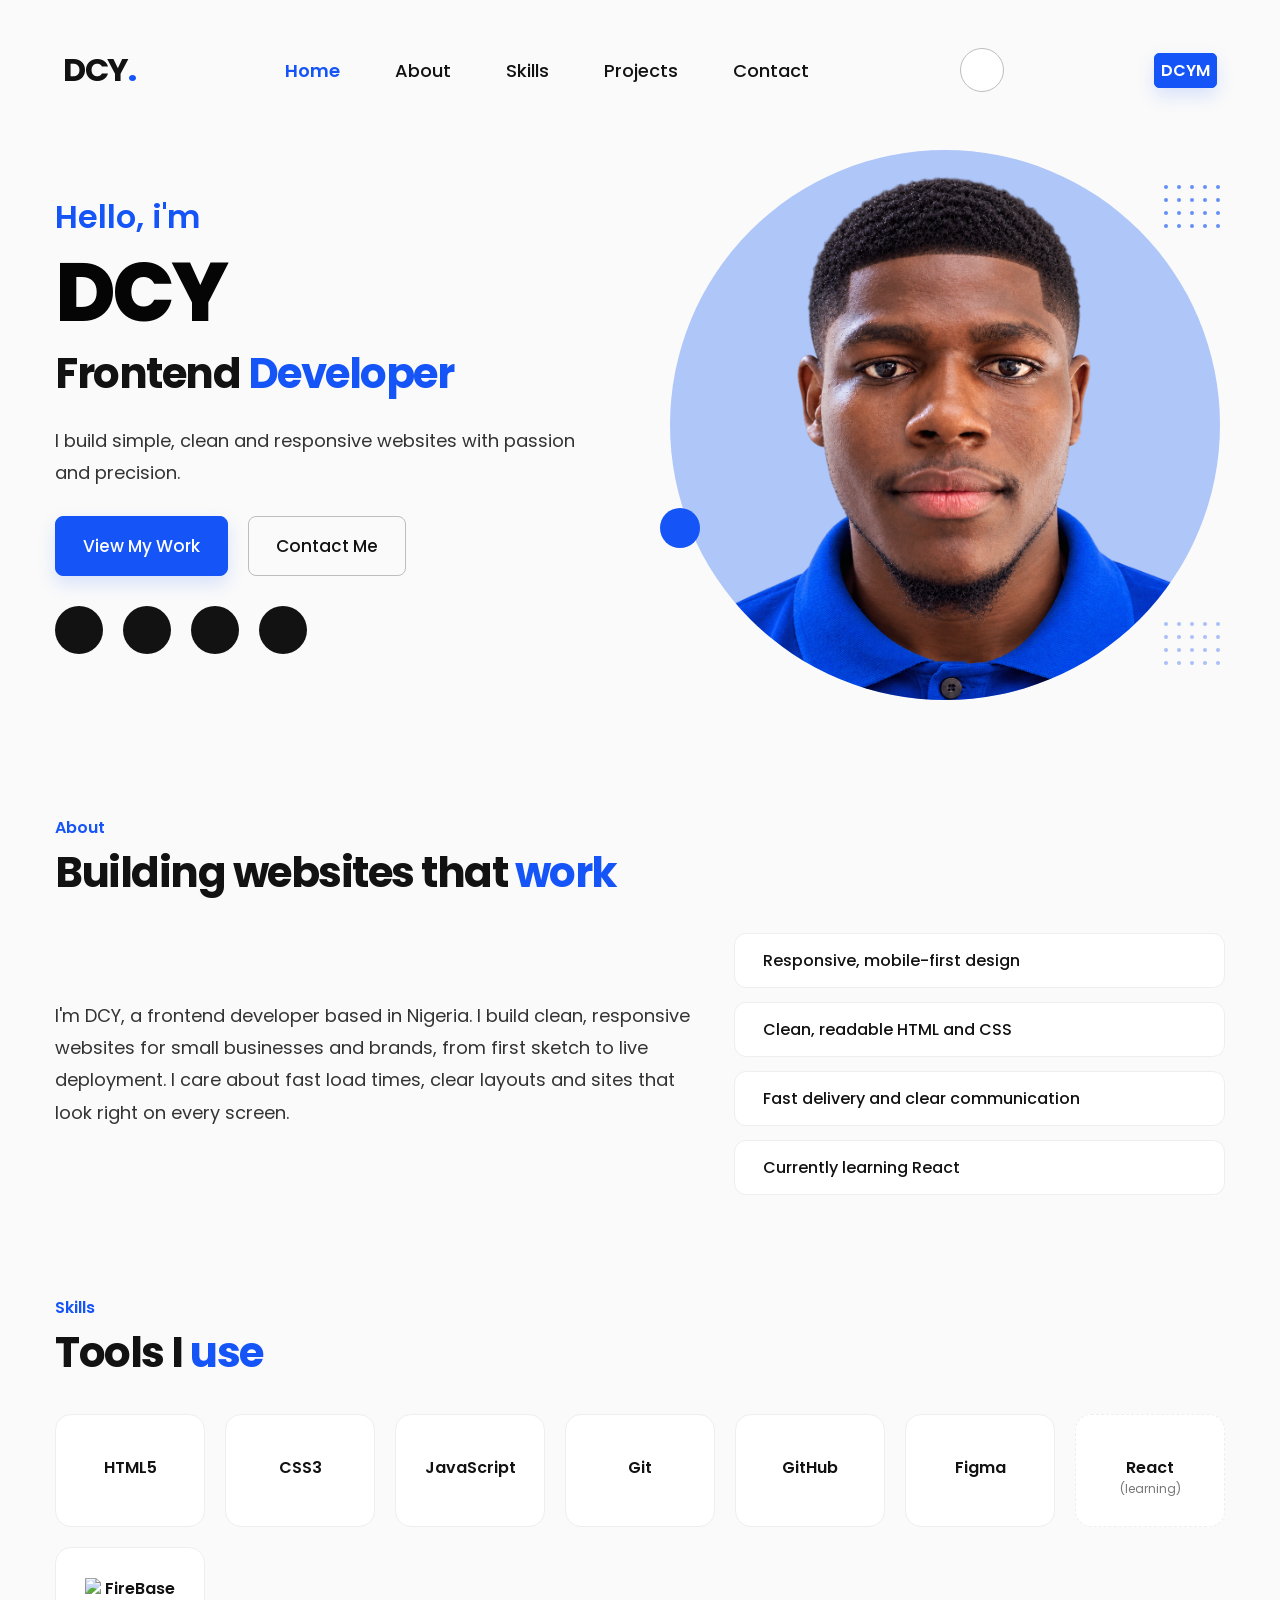
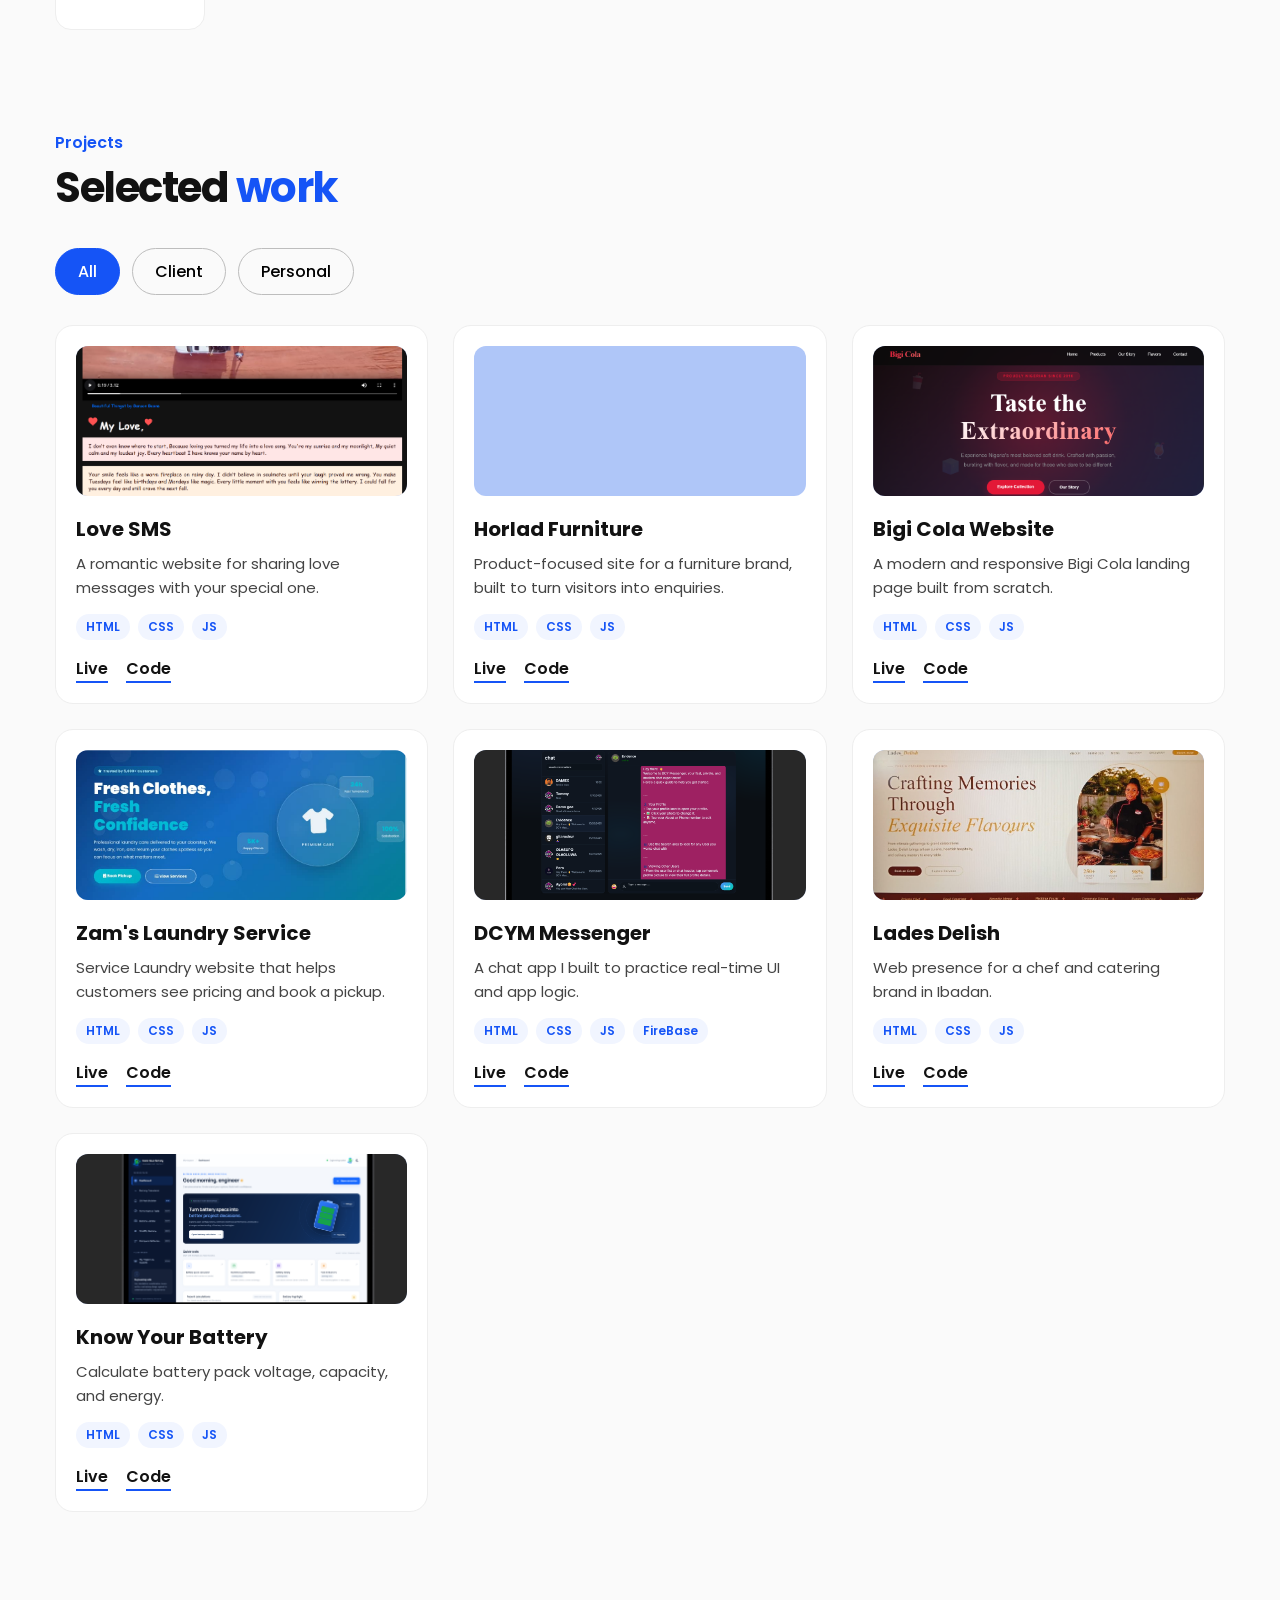
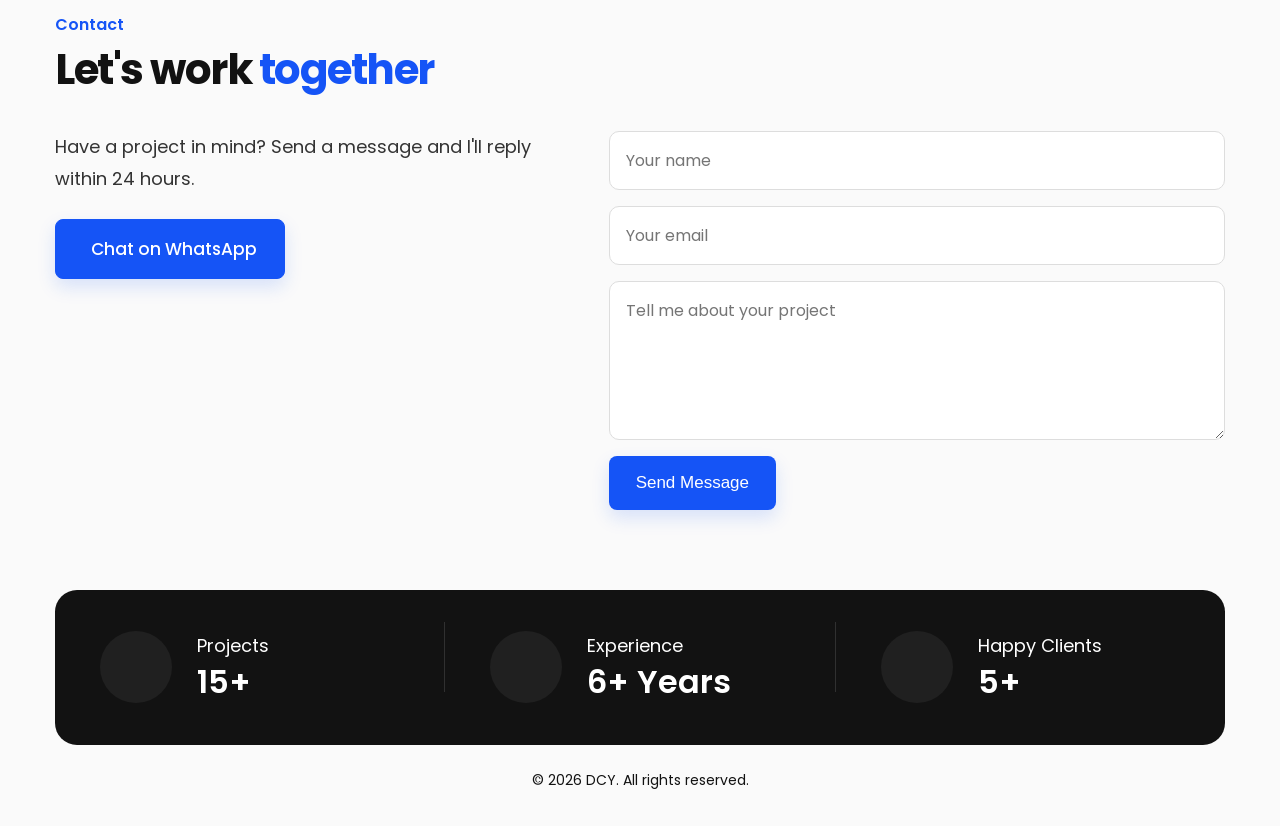
==== commit e03f6457: "Update project statistics in index.html" ====
--- a/index.html
+++ b/index.html
@@ -64,8 +64,8 @@
     <link rel="stylesheet" href="style.css" />
   </head>
   <body>
+
     <!-- ================= NAVBAR ================= -->
-
     <header class="navbar">
       <div>
         <a href="#home" class="logo">DCY<span>.</span></a>
@@ -480,22 +480,56 @@
           >
         </div>
 
-        <form
-          class="contact-form"
-          name="contact"
-          method="POST"
-          data-netlify="true"
-        >
-          <input type="hidden" name="form-name" value="contact" />
-          <input type="text" name="name" placeholder="Your name" required />
-          <input type="email" name="email" placeholder="Your email" required />
+        <form class="contact-form" id="contactForm" name="contact">
+          <input type="hidden" name="_captcha" value="false" />
+          <input
+            type="hidden"
+            name="_subject"
+            value="New portfolio contact message"
+          />
+          <input
+            class="form-honeypot"
+            type="text"
+            name="_honey"
+            tabindex="-1"
+            autocomplete="off"
+            aria-hidden="true"
+          />
+          <input
+            type="text"
+            name="name"
+            placeholder="Your name"
+            autocomplete="name"
+            maxlength="100"
+            required
+          />
+          <input
+            type="email"
+            name="email"
+            placeholder="Your email"
+            autocomplete="email"
+            maxlength="254"
+            required
+          />
           <textarea
             name="message"
             rows="5"
             placeholder="Tell me about your project"
+            maxlength="5000"
             required
           ></textarea>
-          <button type="submit" class="btn primary-btn">Send Message</button>
+          <button type="submit" class="btn primary-btn" id="submitBtn">
+            <span class="button-label">Send Message</span>
+            <span class="button-spinner" aria-hidden="true"></span>
+          </button>
+          <p
+            class="form-status"
+            id="formStatus"
+            role="status"
+            aria-live="polite"
+            aria-atomic="true"
+            hidden
+          ></p>
         </form>
       </div>
     </section>
@@ -509,7 +543,7 @@
         </div>
         <div class="stat-text">
           <p>Projects</p>
-          <h3>10+</h3>
+          <h3>15+</h3>
         </div>
       </div>
 
@@ -533,7 +567,7 @@
         </div>
         <div class="stat-text">
           <p>Happy Clients</p>
-          <h3>15+</h3>
+          <h3>5+</h3>
         </div>
       </div>
     </section>
--- a/style.css
+++ b/style.css
@@ -22,6 +22,8 @@
   --color-primary-button: #1554f6;
   --color-primary-button-hover: #0d47d9;
   --color-primary-soft: #afc6f8;
+  --color-status-success: #187a3d;
+  --color-status-error: #c62828;
   --color-contrast-surface: #121212;
   --color-contrast-muted: #202020;
   --color-contrast-border: #303030;
@@ -51,6 +53,8 @@
   --color-primary-button: #315cdb;
   --color-primary-button-hover: #2548bb;
   --color-primary-soft: #283754;
+  --color-status-success: #72d99a;
+  --color-status-error: #ff8585;
   --color-contrast-surface: #0d0e11;
   --color-contrast-muted: #1a1b20;
   --color-contrast-border: #30323a;
@@ -908,6 +912,59 @@
 .contact-form .btn {
   border: none;
   justify-self: start;
+  gap: 10px;
+}
+.contact-form .btn:disabled {
+  cursor: wait;
+  opacity: 0.8;
+  transform: none;
+}
+.contact-form .form-honeypot {
+  position: absolute;
+  left: -10000px;
+  width: 1px;
+  min-height: 0;
+  height: 1px;
+  padding: 0;
+  border: 0;
+  overflow: hidden;
+}
+.form-status {
+  margin: 0;
+  font-size: 14px;
+  font-weight: 500;
+}
+.form-status[hidden] {
+  display: none;
+}
+.form-status.success {
+  color: var(--color-status-success);
+}
+.form-status.error {
+  color: var(--color-status-error);
+}
+.button-spinner {
+  display: none;
+  width: 16px;
+  height: 16px;
+  border: 2px solid rgba(255, 255, 255, 0.45);
+  border-top-color: #ffffff;
+  border-radius: 50%;
+}
+.contact-form .btn.is-sending .button-spinner {
+  display: inline-block;
+  animation: button-spin 0.7s linear infinite;
+}
+@keyframes button-spin {
+  to {
+    transform: rotate(360deg);
+  }
+}
+@media (prefers-reduced-motion: reduce) {
+  .contact-form .btn.is-sending .button-spinner {
+    animation: none;
+    border-top-color: transparent;
+  }
 }
 
 .statistics {
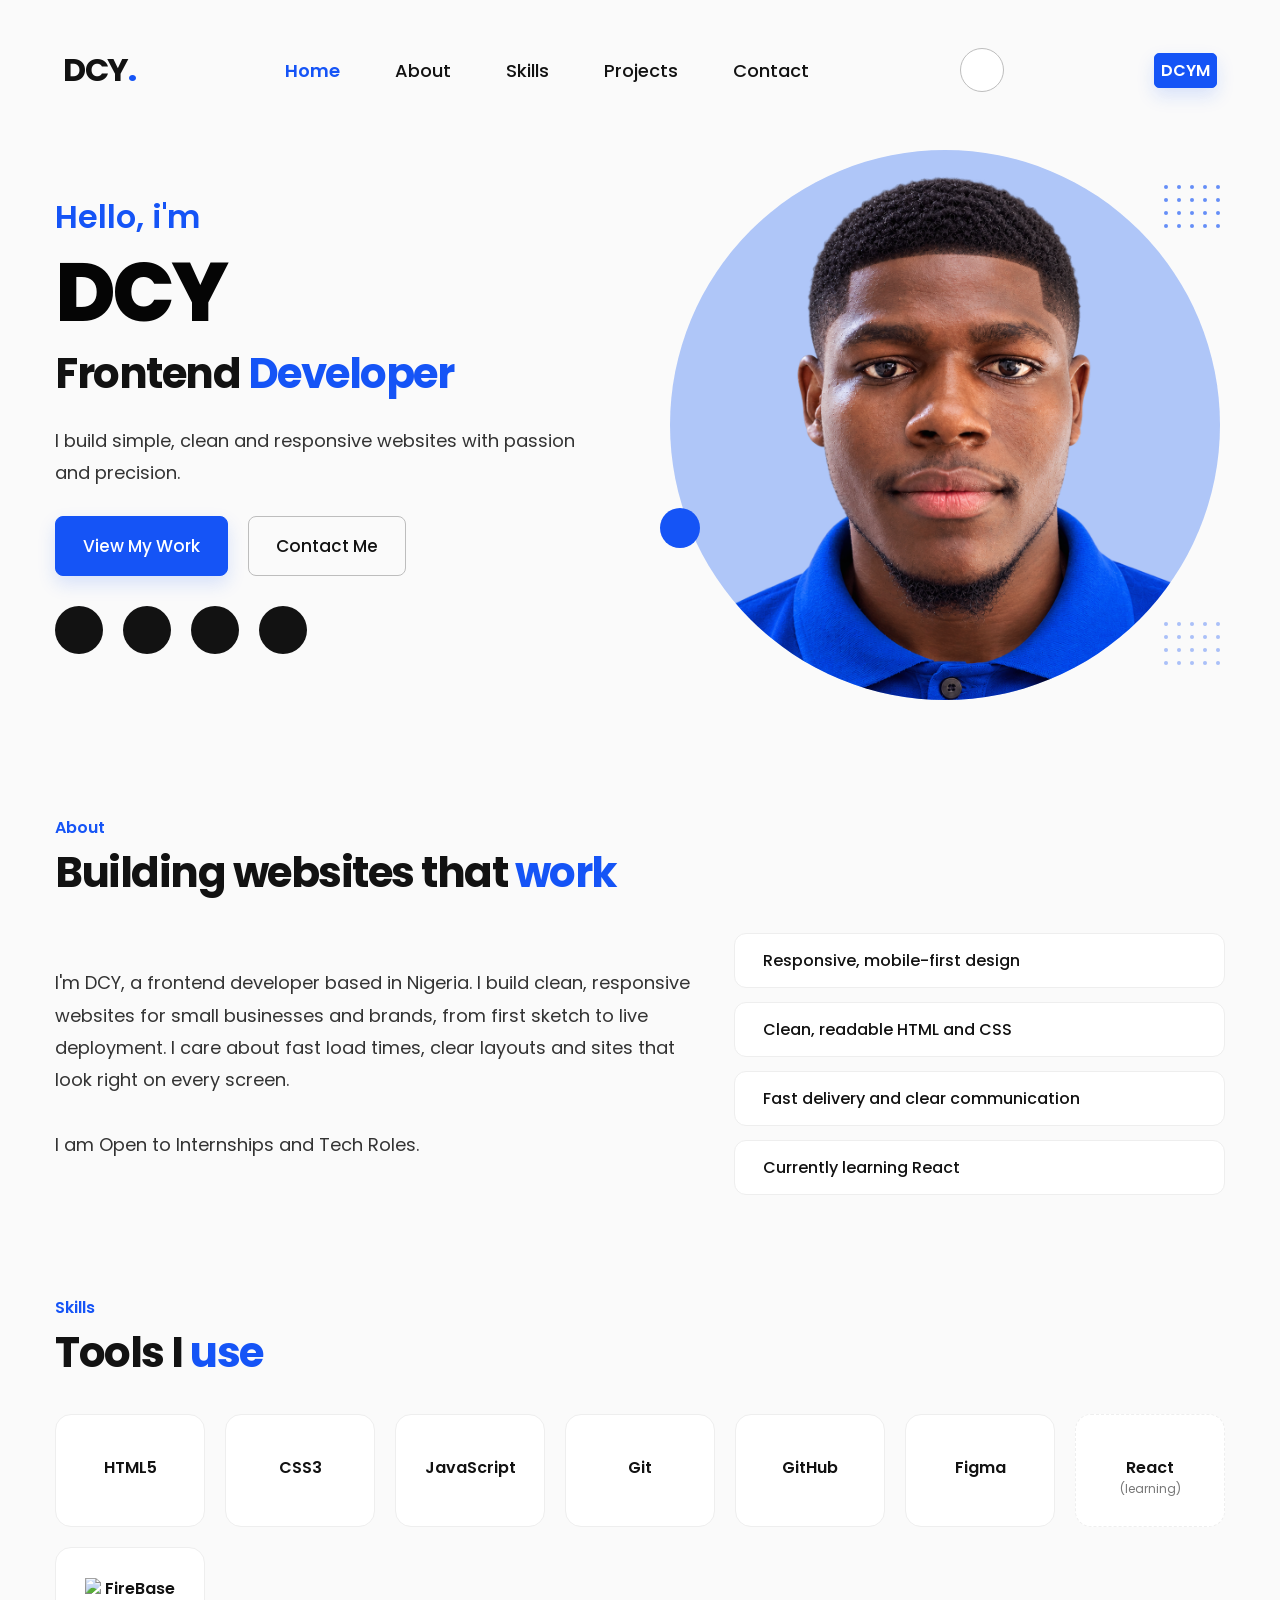
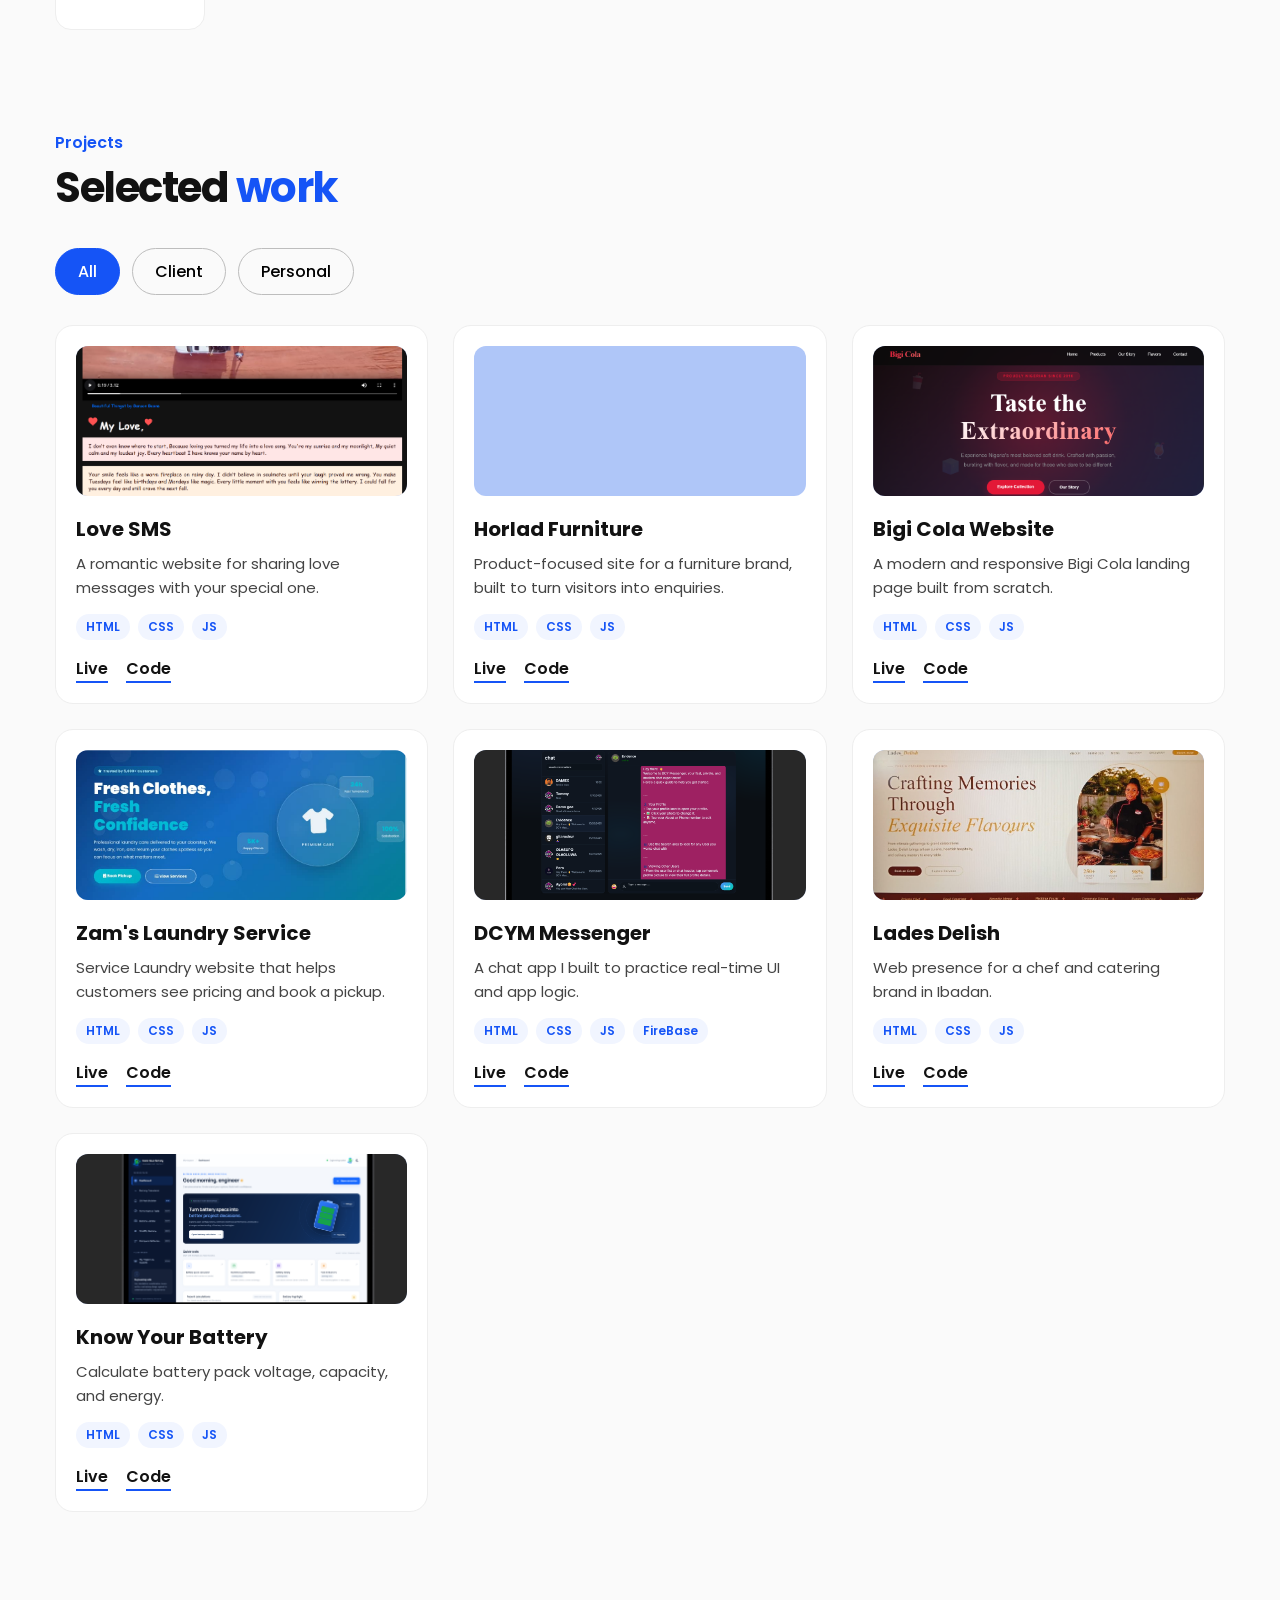
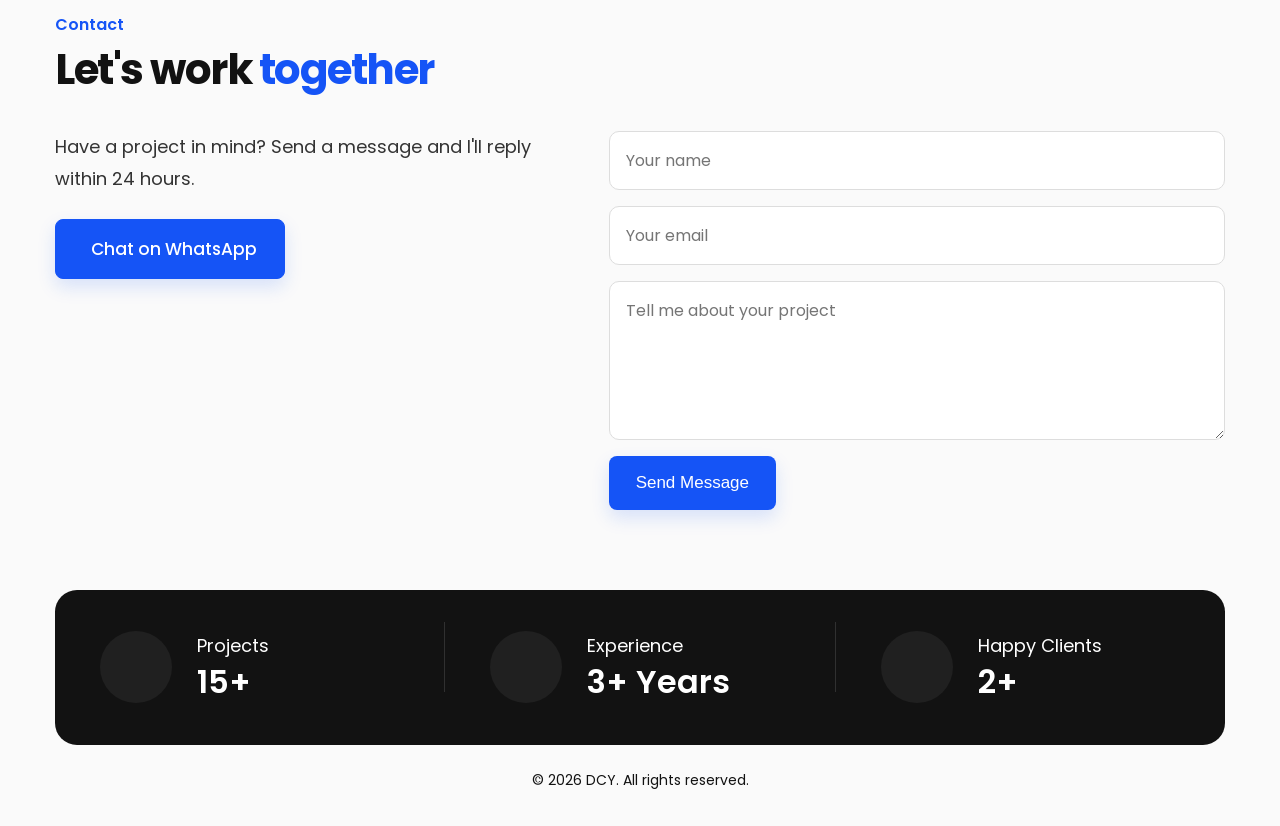
==== commit bea035a8: "Update portfolio details: add internship availability and adjust experience metrics" ====
--- a/index.html
+++ b/index.html
@@ -231,7 +231,8 @@
           I'm DCY, a frontend developer based in Nigeria. I build clean,
           responsive websites for small businesses and brands, from first sketch
           to live deployment. I care about fast load times, clear layouts and
-          sites that look right on every screen.
+          sites that look right on every screen. <br><br>
+          <span>I am Open to Internships and Tech Roles.</span>
         </p>
         <ul class="about-points">
           <li>
@@ -313,7 +314,7 @@
             <span>HTML</span><span>CSS</span><span>JS</span>
           </div>
           <div class="project-links">
-            <a href="#" target="_blank">Live</a>
+            <a href="https://lovesms.netlify.app" target="_blank">Live</a>
             <a href="https://github.com/Damex-web/Love-SMS" target="_blank">Code</a>
           </div>
         </article>
@@ -361,7 +362,7 @@
             <span>HTML</span><span>CSS</span><span>JS</span>
           </div>
           <div class="project-links">
-            <a href="LIVE-URL" target="_blank">Live</a>
+            <a href="https://bigicola.netlify.app" target="_blank">Live</a>
             <a
               href="https://github.com/Damex-web/Bigi-Cola-Website"
               target="_blank"
@@ -390,7 +391,7 @@
             <span>HTML</span><span>CSS</span><span>JS</span>
           </div>
           <div class="project-links">
-            <a href="#" target="_blank">Live</a>
+            <a href="https://zamslaundry.netlify.app" target="_blank">Live</a>
             <a href="https://github.com/Damex-web/Zams-Laundry-Service" target="_blank">Code</a>
           </div>
         </article>
@@ -428,7 +429,7 @@
             <span>HTML</span><span>CSS</span><span>JS</span>
           </div>
           <div class="project-links">
-            <a href="#" target="_blank">Live</a>
+            <a href="https://ladesdelish.netlify.app" target="_blank">Live</a>
             <a href="https://github.com/Damex-web/LadesDelish" target="_blank">Code</a>
           </div>
         </article>
@@ -555,7 +556,7 @@
         </div>
         <div class="stat-text">
           <p>Experience</p>
-          <h3>6+ Years</h3>
+          <h3>3+ Years</h3>
         </div>
       </div>
 
@@ -567,7 +568,7 @@
         </div>
         <div class="stat-text">
           <p>Happy Clients</p>
-          <h3>5+</h3>
+          <h3>2+</h3>
         </div>
       </div>
     </section>
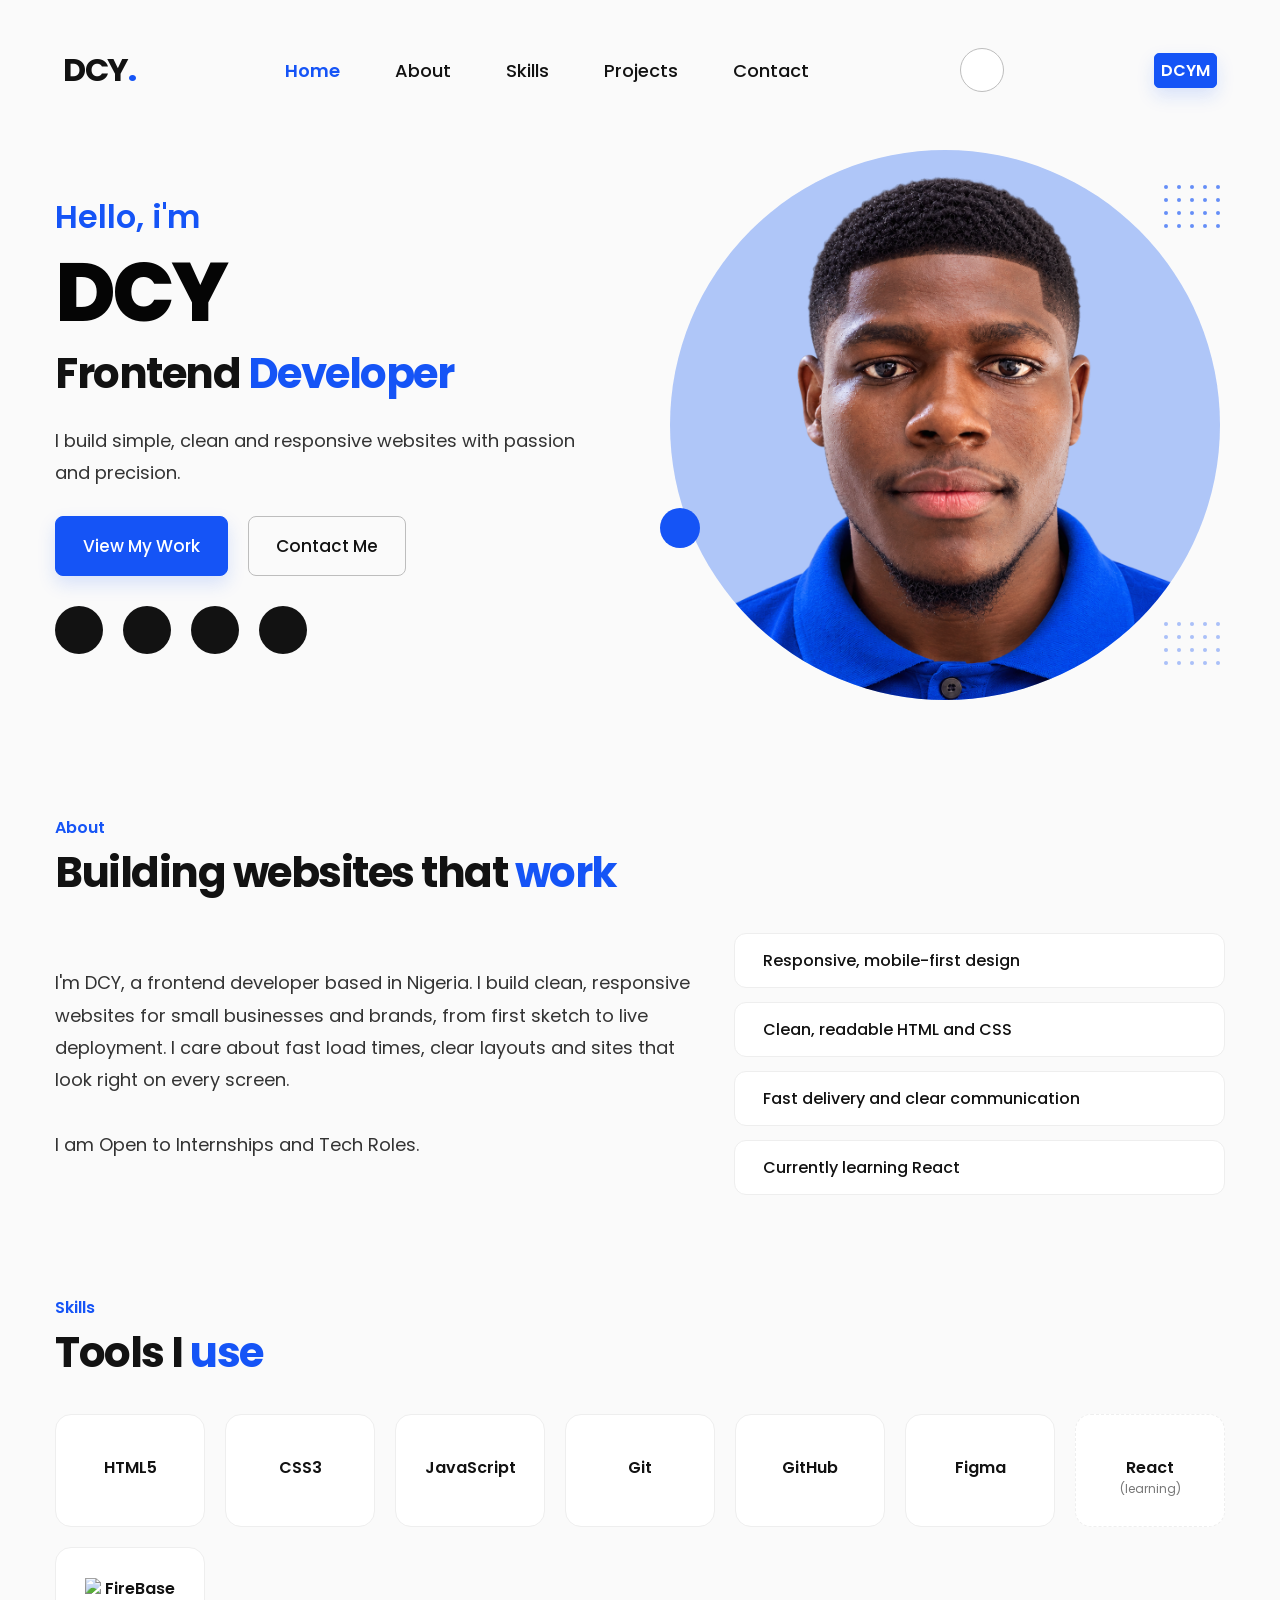
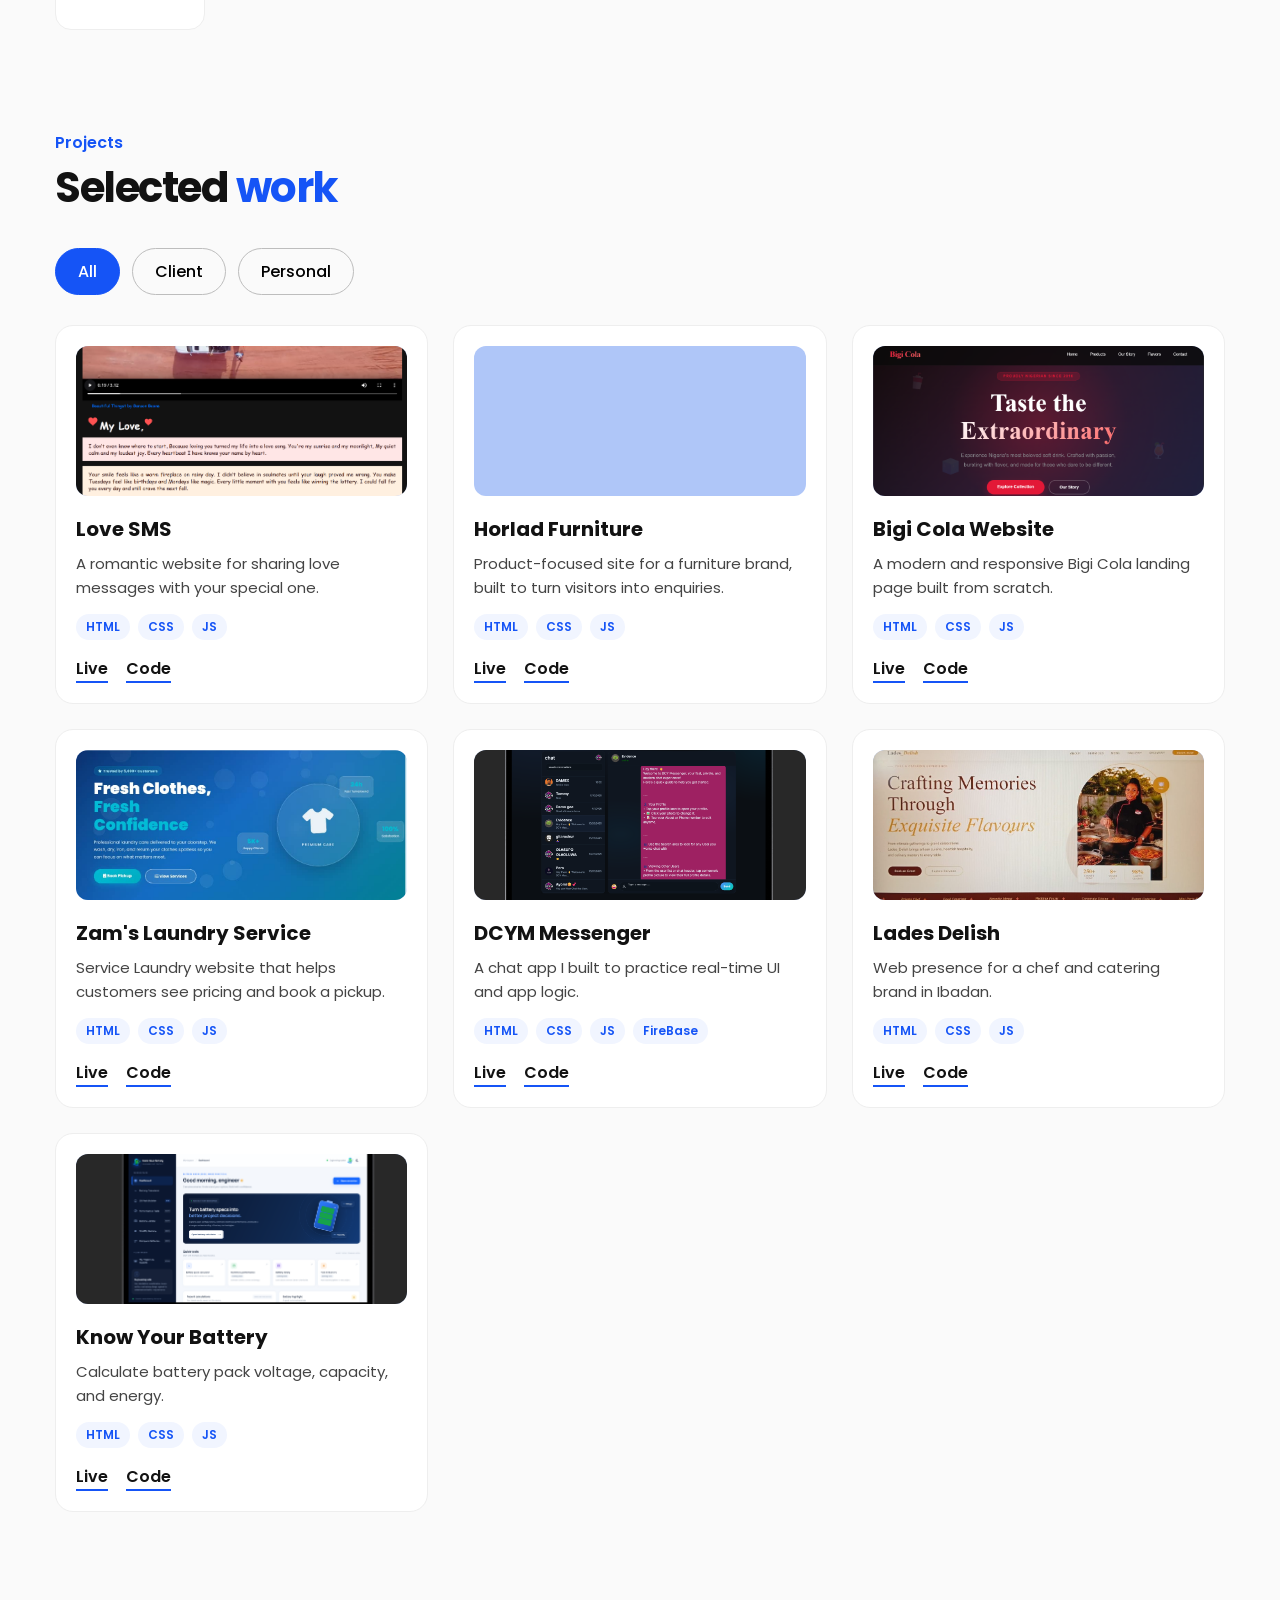
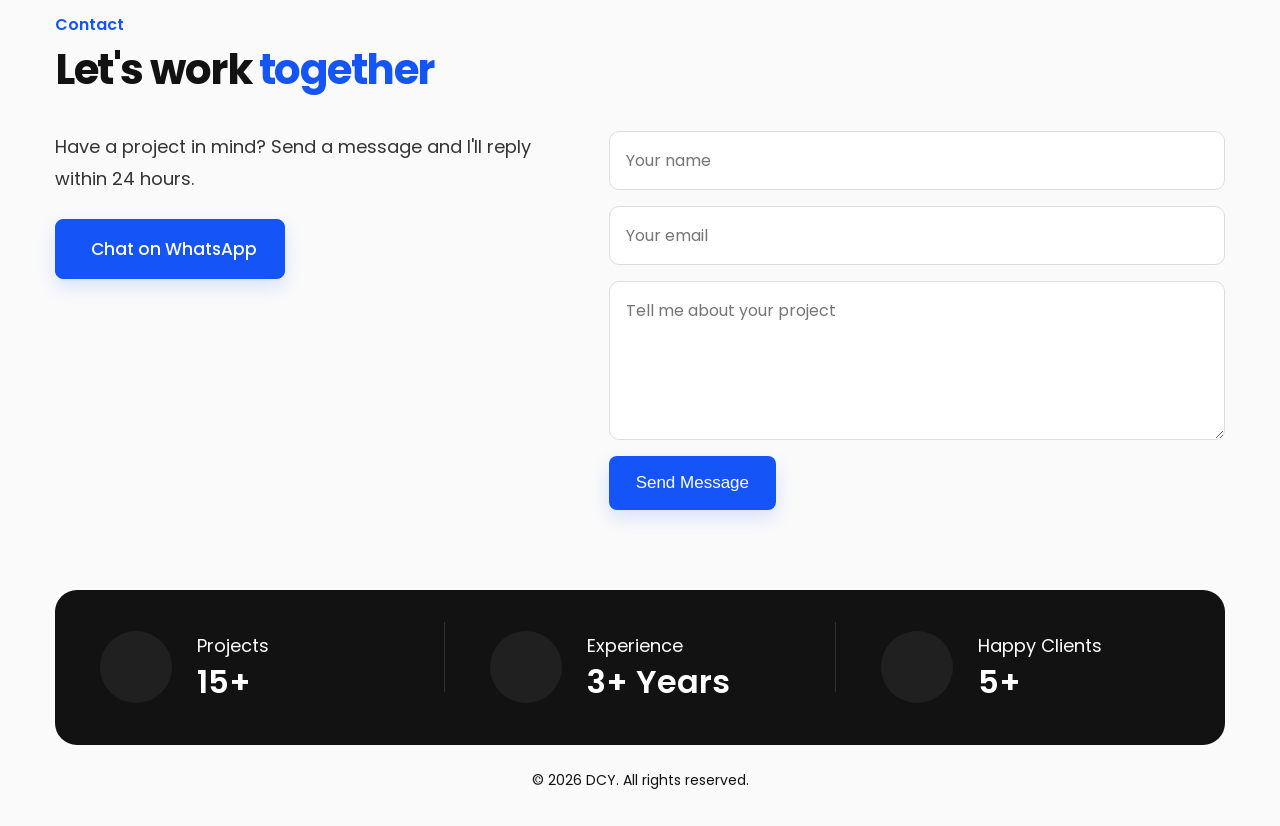
==== commit f0421d35: "Update client statistics: increase happy clients" ====
--- a/index.html
+++ b/index.html
@@ -568,7 +568,7 @@
         </div>
         <div class="stat-text">
           <p>Happy Clients</p>
-          <h3>2+</h3>
+          <h3>5+</h3>
         </div>
       </div>
     </section>
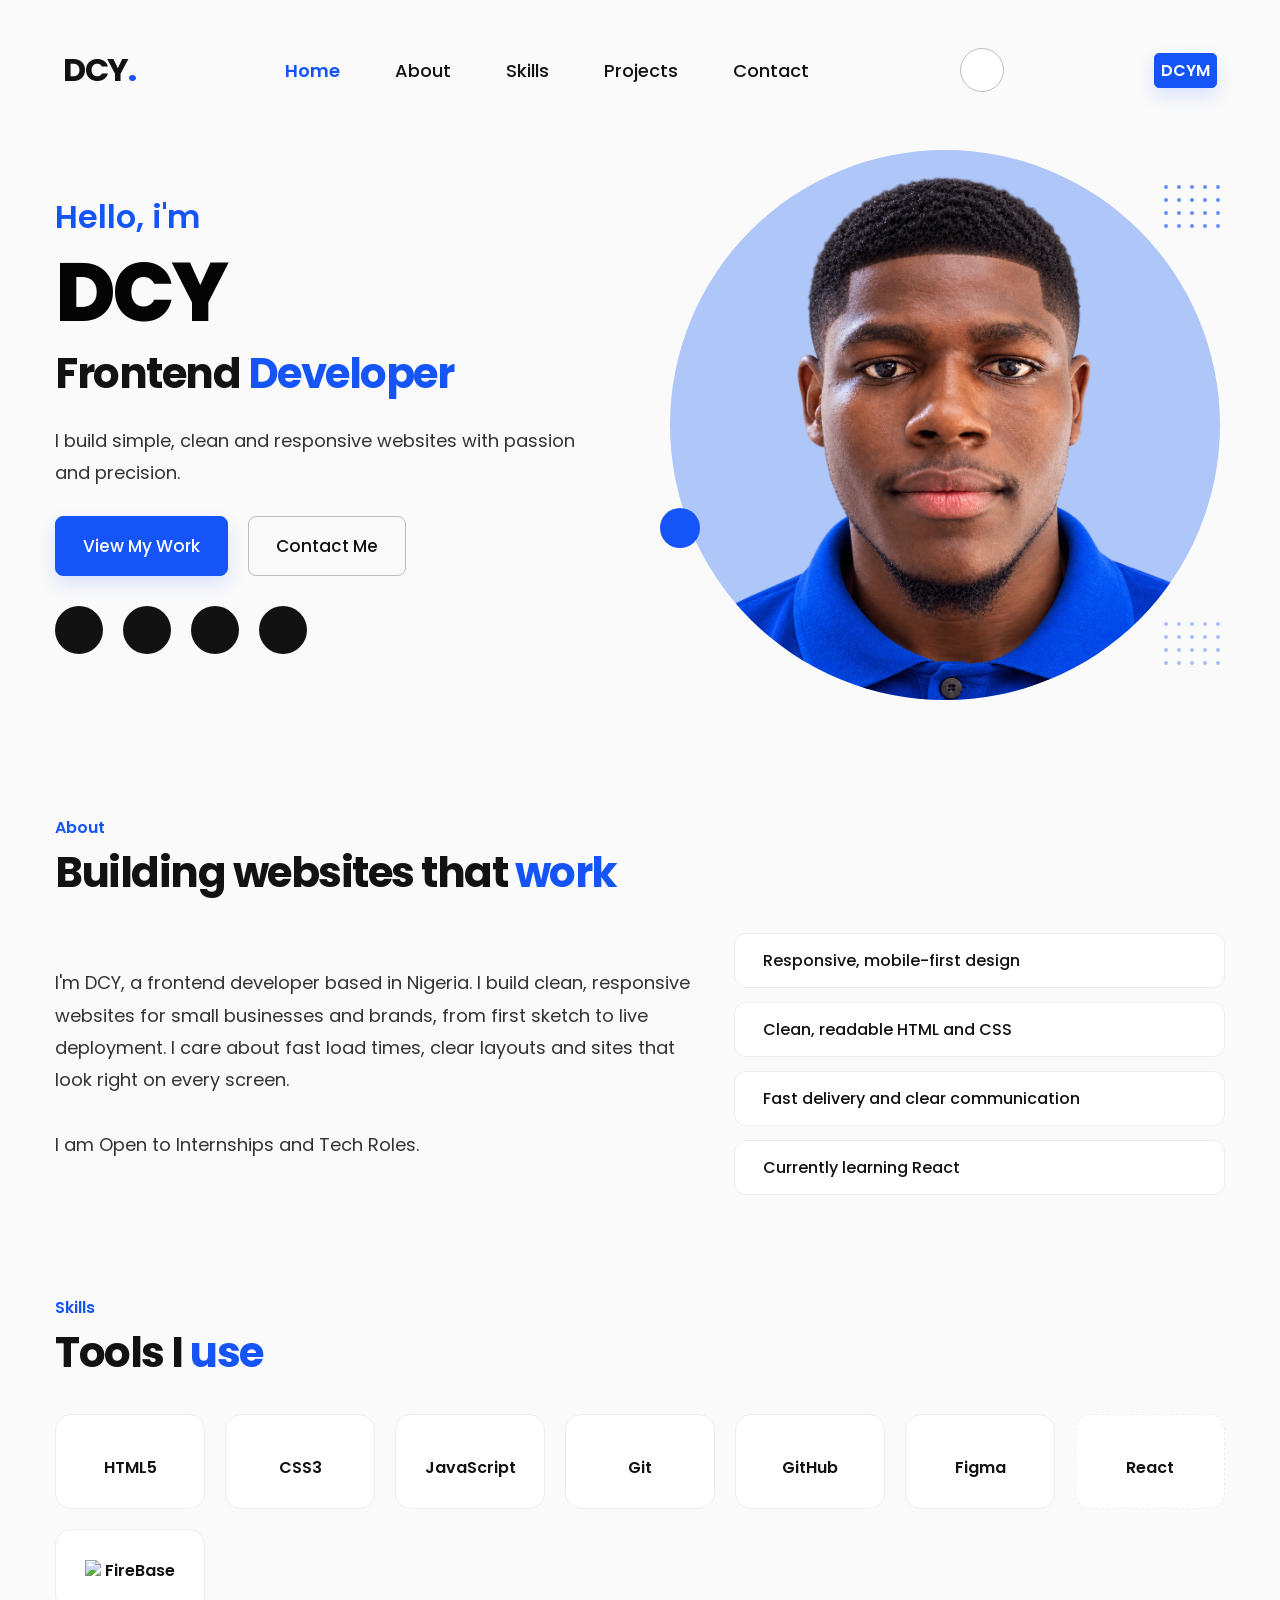
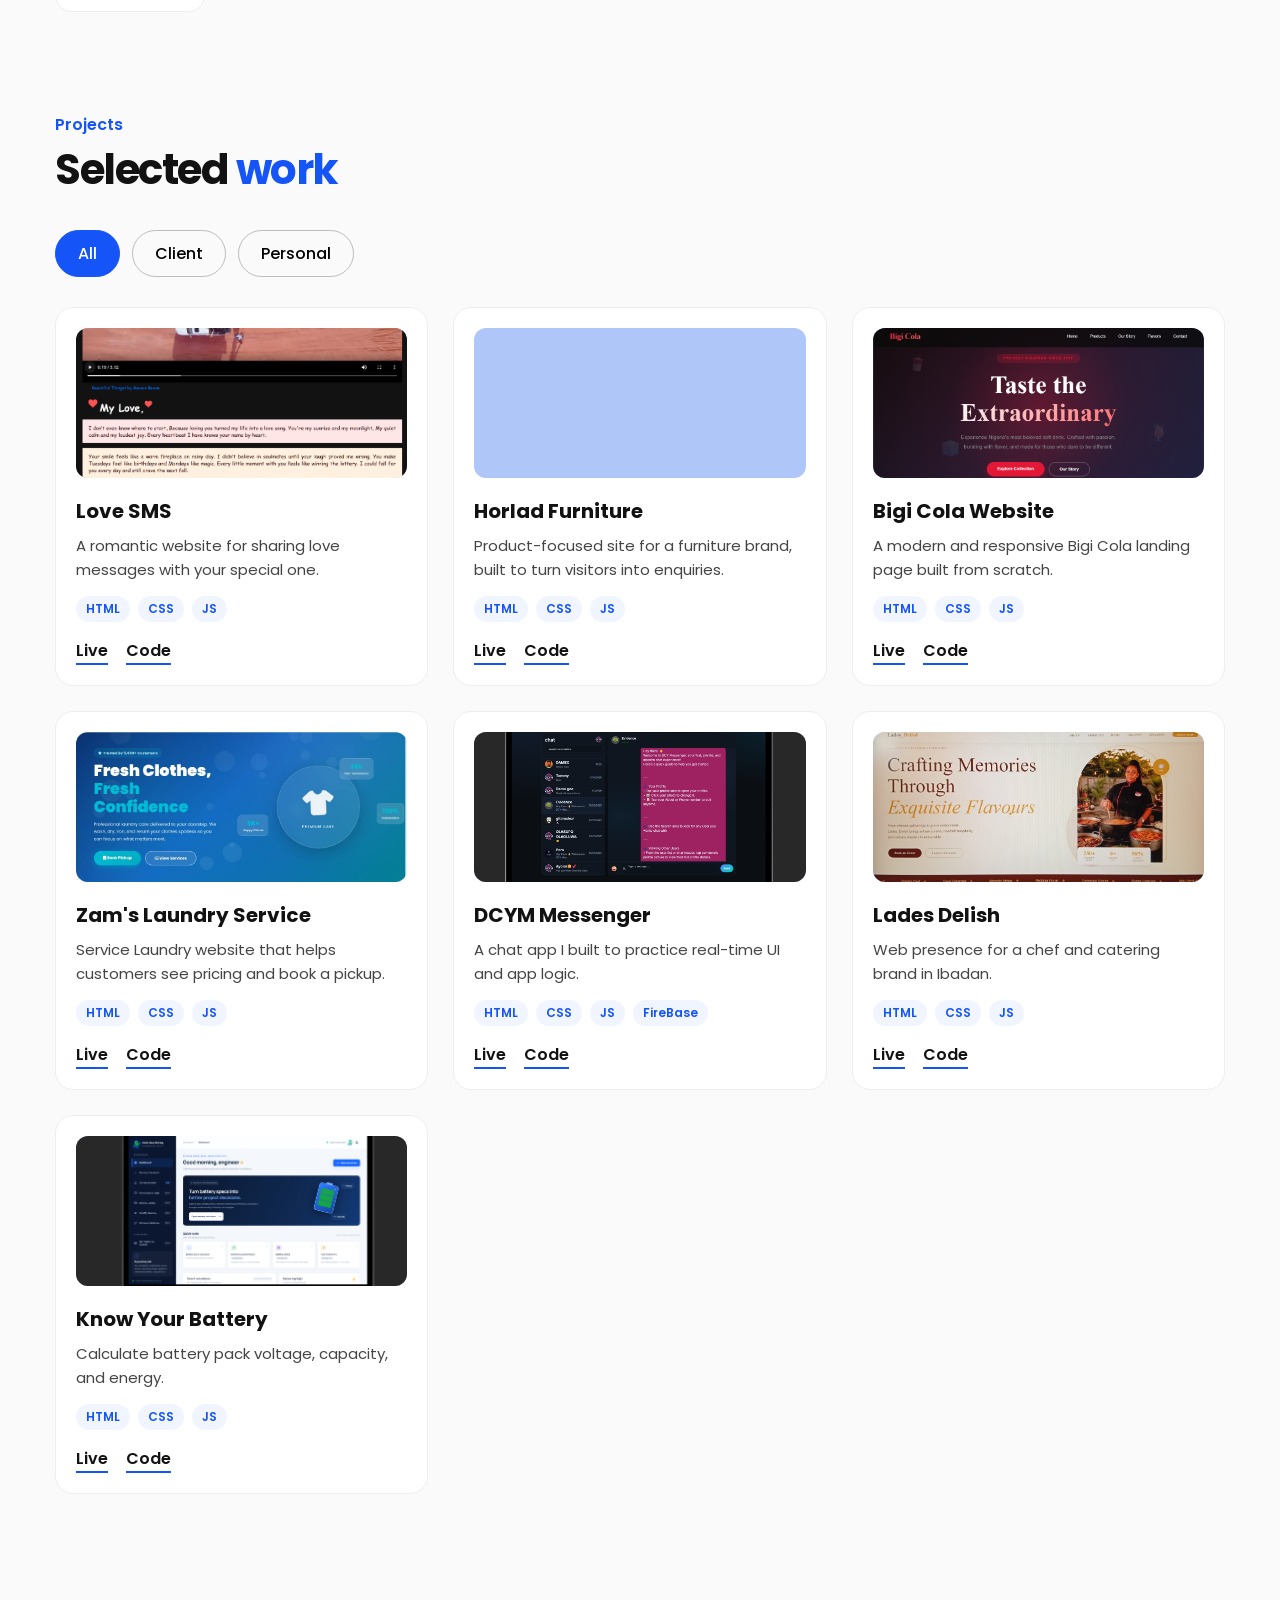
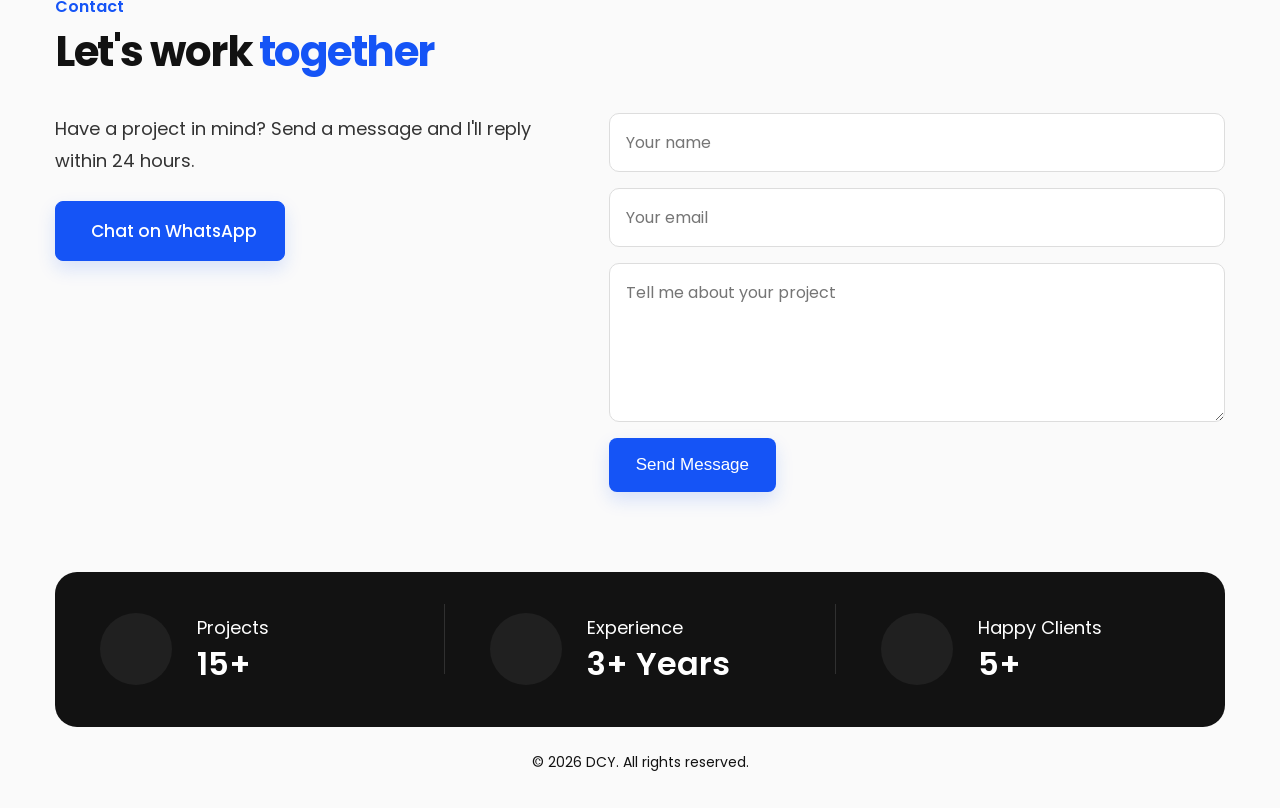
==== commit dd12ac8a: "Update index.html" ====
--- a/index.html
+++ b/index.html
@@ -275,8 +275,14 @@
         </div>
         <div class="skill-card learning">
           <i class="fa-brands fa-react"></i
+          ><span>React </span>
+        </div>
+    <!--
+        <div class="skill-card learning">
+          <i class="fa-brands fa-react"></i
           ><span>React <small>(learning)</small></span>
         </div>
+      -->
         <div class="skill-card">
           <img
             src="https://www.gstatic.com/mobilesdk/240501_mobilesdk/firebase_28dp.png"
